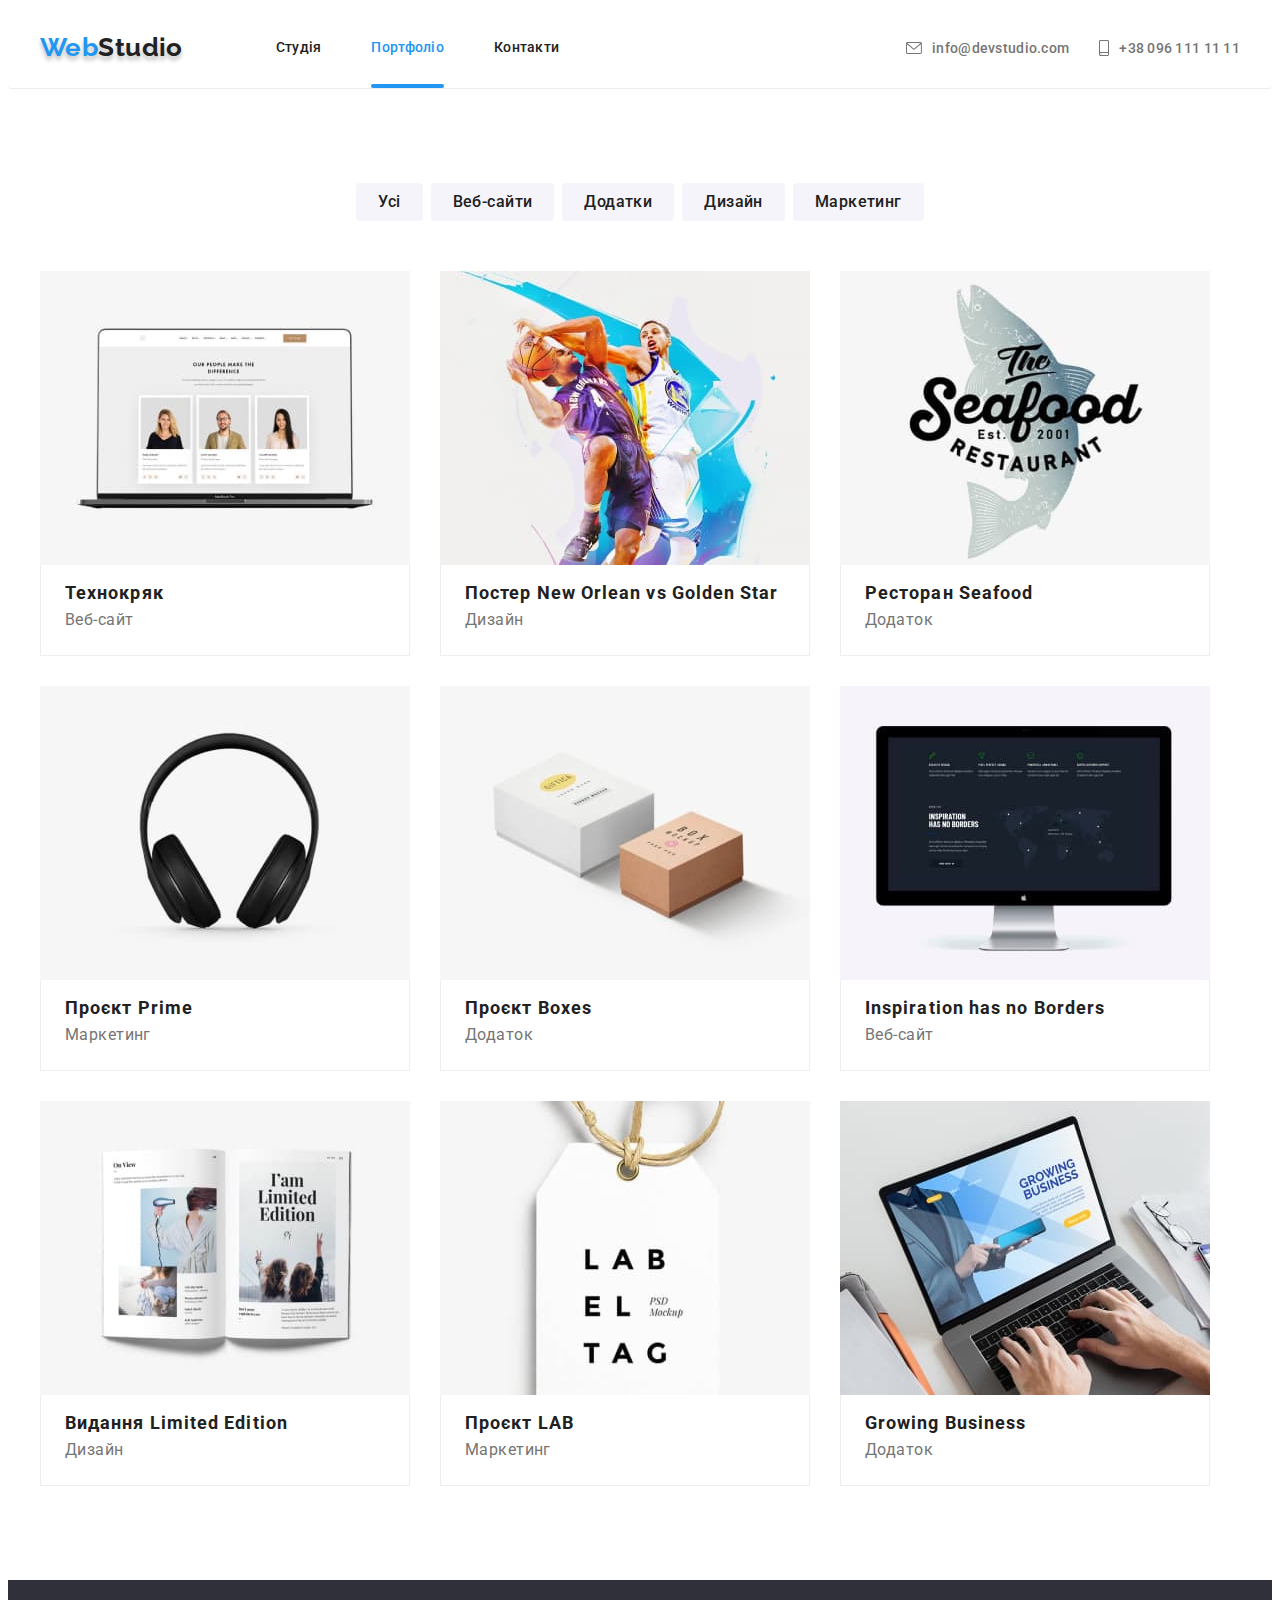
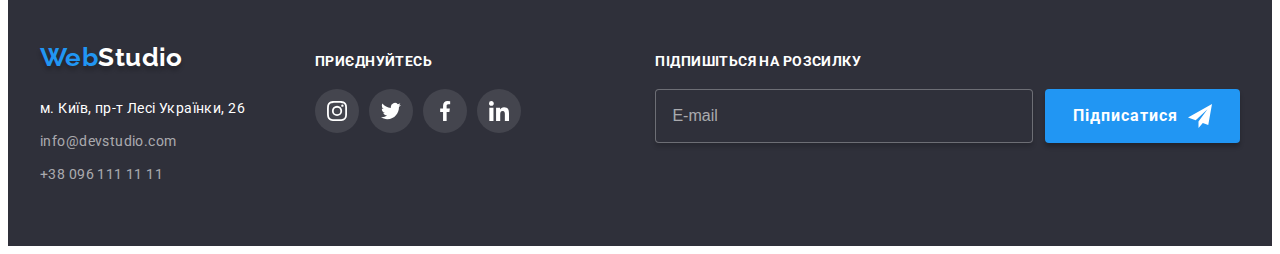
==== portfolio.html @ 81dfa597 "added files from HW7" ====
<!DOCTYPE html>
<html lang="uk">

<head>
    <meta charset="UTF-8">
    <meta http-equiv="X-UA-Compatible" content="IE=edge">
    <meta name="viewport" content="width=device-width, initial-scale=1.0">
    <title>Портфоліо</title>
    <link rel="preconnect" href="https://fonts.googleapis.com">
    <link rel="preconnect" href="https://fonts.gstatic.com" crossorigin>
    <link
        href="https://fonts.googleapis.com/css2?family=Raleway:wght@700&family=Roboto:wght@400;500;700;900&display=swap"
        rel="stylesheet">
    <link rel="stylesheet" href="https://cdnjs.cloudflare.com/ajax/libs/modern-normalize/1.1.0/modern-normalize.min.css"
        integrity="sha512-wpPYUAdjBVSE4KJnH1VR1HeZfpl1ub8YT/NKx4PuQ5NmX2tKuGu6U/JRp5y+Y8XG2tV+wKQpNHVUX03MfMFn9Q=="
        crossorigin="anonymous" referrerpolicy="no-referrer" />
    <link rel="stylesheet" href="./css/main.min.css" />
</head>

<body>
    <header class="main-header">
        <div class="conteiner main-nav">
            <nav class="site-nav">
                <a class="logo" href="./index.html"><span class="logo__part">Web</span>Studio</a>
                <ul class="list-nav">
                    <li class="list-nav__item"><a class="list-nav__link link" href="./portfolio.html">Студія</a></li>
                    <li class="list-nav__item"><a class="list-nav__link link" href="./portfolio.html"><span
                                class="list-nav-accent">Портфоліо</span></a></li>
                    <li class="list-nav__item"><a class="list-nav__link link" href="./index.html">Контакти</a></li>
                </ul>
            </nav>
            <div class="mail-tell-header">
                <a class="contacts" href="mailto:info@devstudio.com">
                    <svg class="contacts__mail-icon" width="16px" height="12px">
                        <use href="./images/icons.svg#icon-envelope"></use>
                    </svg>info@devstudio.com</a>
                <a class="contacts" href="tel:+380961111111"><svg class="contacts__icon-tell" width="10px"
                        height="16px">
                        <use href="./images/icons.svg#icon-smartphone"></use>
                    </svg>+38 096 111 11 11</a>
            </div>
        </div>
    </header>
    <main>
        <section class="section">
            <div class="conteiner">
                <!--заголовок буде скритий-->
                <h1 class="visually-hidden">Портфоліо</h1>
                <ul class="list-button">
                    <li class="list-button__item"><button class="button-filter buttons " type="button">Усі</button></li>
                    <li class="list-button__item"><button class="button-filter buttons "
                            type="button">Веб-сайти</button>
                    </li>
                    <li class="list-button__item"><button class="button-filter buttons " type="button">Додатки</button>
                    </li>
                    <li class="list-button__item"><button class="button-filter buttons " type="button">Дизайн</button>
                    </li>
                    <li class="list-button__item"><button class="button-filter buttons "
                            type="button">Маркетинг</button>
                    </li>
                </ul>
                <ul class="list-portfolio">
                    <li><a class="list-portfolio__link link" href="#">
                            <div class="list-portfolio__wrapper"><img src="./images/portf1.jpg" alt="Website"
                                    width="370">
                                <p class="list-portfolio__overlay">Ресурс пропонує комплексні пропозиції з різним рівнем
                                    функціоналу та
                                    сервісів. Все це
                                    дозволить відвідувачу отримати
                                    вичерпні відомості про компанію чи приватну особу.</p>
                            </div>
                            <div class="list-portfolio__border">
                                <h2 class="list-portfolio__title">Технокряк</h2>
                                <p class="list-portfolio__label">Веб-сайт</p>
                            </div>
                        </a>
                    </li>
                    <li> <a class="list-portfolio__link link" href="#">
                            <div class="list-portfolio__wrapper"><img src="./images/portf2.jpg" alt="Poster"
                                    width="370">
                                <p class="list-portfolio__overlay">Ресурс пропонує комплексні пропозиції з різним рівнем
                                    функціоналу та
                                    сервісів. Все це
                                    дозволить відвідувачу отримати
                                    вичерпні відомості про компанію чи приватну особу.</p>
                            </div>
                            <div class="list-portfolio__border">
                                <h2 class="list-portfolio__title">Постер New Orlean vs Golden Star</h2>
                                <p class="list-portfolio__label">Дизайн</p>
                            </div>
                        </a>
                    </li>
                    <li> <a class="list-portfolio__link link" href="#">
                            <div class="list-portfolio__wrapper"><img src="./images/portf3.jpg" alt="Restorount-logo"
                                    width="370">
                                <p class="list-portfolio__overlay">Ресурс пропонує комплексні пропозиції з різним рівнем
                                    функціоналу та
                                    сервісів. Все це
                                    дозволить відвідувачу отримати
                                    вичерпні відомості про компанію чи приватну особу.</p>
                            </div>
                            <div class="list-portfolio__border">
                                <h2 class="list-portfolio__title">Ресторан Seafood</h2>
                                <p class="list-portfolio__label">Додаток</p>
                            </div>
                        </a>
                    </li>
                    <li><a class="list-portfolio__link link" href="#">
                            <div class="list-portfolio__wrapper"><img src="./images/portf4.jpg" alt="Project-marketing"
                                    width="370">
                                <p class="list-portfolio__overlay">Ресурс пропонує комплексні пропозиції з різним рівнем
                                    функціоналу та
                                    сервісів. Все це
                                    дозволить відвідувачу отримати
                                    вичерпні відомості про компанію чи приватну особу.</p>
                            </div>
                            <div class="list-portfolio__border">
                                <h2 class="list-portfolio__title">Проєкт Prime</h2>
                                <p class="list-portfolio__label">Маркетинг</p>
                            </div>
                        </a>
                    </li>
                    <li> <a class="list-portfolio__link link" href="#">
                            <div class="list-portfolio__wrapper"><img src="./images/portf5.jpg" alt="Project-boxes"
                                    width="370">
                                <p class="list-portfolio__overlay">Ресурс пропонує комплексні пропозиції з різним рівнем
                                    функціоналу та
                                    сервісів. Все це
                                    дозволить відвідувачу отримати
                                    вичерпні відомості про компанію чи приватну особу.</p>
                            </div>
                            <div class="list-portfolio__border">
                                <h2 class="list-portfolio__title">Проєкт Boxes</h2>
                                <p class="list-portfolio__label">Додаток</p>
                            </div>
                        </a>

                    </li>
                    <li> <a class="list-portfolio__link link" href="#">
                            <div class="list-portfolio__wrapper"><img src="./images/portf6.jpg" alt="Website2"
                                    width="370">
                                <p class="list-portfolio__overlay">Ресурс пропонує комплексні пропозиції з різним рівнем
                                    функціоналу та
                                    сервісів. Все це
                                    дозволить відвідувачу отримати
                                    вичерпні відомості про компанію чи приватну особу.</p>
                            </div>
                            <div class="list-portfolio__border">
                                <h2 class="list-portfolio__title">Inspiration has no Borders</h2>
                                <p class="list-portfolio__label">Веб-сайт</p>
                            </div>
                        </a>
                    </li>
                    <li> <a class="list-portfolio__link link" href="#">
                            <div class="list-portfolio__wrapper"><img src="./images/portf7.jpg" alt="Design"
                                    width="370">
                                <p class="list-portfolio__overlay">Ресурс пропонує комплексні пропозиції з різним рівнем
                                    функціоналу та
                                    сервісів. Все це
                                    дозволить відвідувачу отримати
                                    вичерпні відомості про компанію чи приватну особу.</p>
                            </div>
                            <div class="list-portfolio__border">
                                <h2 class="list-portfolio__title">Видання Limited Edition</h2>
                                <p class="list-portfolio__label">Дизайн</p>
                            </div>
                        </a>
                    </li>
                    <li><a class="list-portfolio__link link" href="#">
                            <div class="list-portfolio__wrapper"><img src="./images/portf8.jpg" alt="LAB" width="370">
                                <p class="list-portfolio__overlay">Ресурс пропонує комплексні пропозиції з різним рівнем
                                    функціоналу та
                                    сервісів. Все це
                                    дозволить відвідувачу отримати
                                    вичерпні відомості про компанію чи приватну особу.</p>
                            </div>
                            <div class="list-portfolio__border">
                                <h2 class="list-portfolio__title">Проєкт LAB</h2>
                                <p class="list-portfolio__label">Маркетинг</p>
                            </div>
                        </a>
                    </li>
                    <li> <a class="list-portfolio__link link" href="#">
                            <div class="list-portfolio__wrapper"><img src="./images/portf9.jpg" alt="App-for-business"
                                    width="370">
                                <p class="list-portfolio__overlay">Ресурс пропонує комплексні пропозиції з різним рівнем
                                    функціоналу та
                                    сервісів. Все це
                                    дозволить відвідувачу отримати
                                    вичерпні відомості про компанію чи приватну особу.</p>
                            </div>
                            <div class="list-portfolio__border">
                                <h2 class="list-portfolio__title">Growing Business</h2>
                                <p class="list-portfolio__label">Додаток</p>
                            </div>
                        </a>
                    </li>
                </ul>
            </div>
        </section>
    </main>
    <footer class="foot">
        <div class="conteiner footer">
            <div class="footer__contacts"><a class="logo" href="index.html"><span class="logo__part">Web</span><span
                        class="logo-dark">Studio</span></a>
                <address>
                    <ul class="list-contacts">
                        <li class="list-contacts__item"><a class="list-contacts__link address-link link"
                                href="https://goo.gl/maps/CPtrU1FHBa2aNyZL9" target="_blank"
                                rel="noopener noreferrer nofollow">м. Київ,
                                пр-т Лесі Українки, 26</a></li>
                        <li class="list-contacts__item"><a class="list-contacts__link link"
                                href="mailto:info@devstudio.com">info@devstudio.com</a>
                        </li>
                        <li class="list-contacts__item"><a class="list-contacts__link link" href="tel:+380961111111">+38
                                096
                                111 11
                                11</a></li>
                    </ul>
                </address>
            </div>
            <div class="network-links">
                <h3 class="footer__title">Приєднуйтесь</h3>
                <ul class="list-social-network">
                    <li class="list-social-network__item"> <a class="dark social-link link"
                            href="https://www.instagram.com/" target="_blank" rel="noopener noreferrer nofollow"><svg
                                aria-label="логотип Інстаграм" class="social-link__icon-dark">
                                <use href="./images/icons.svg#icon-instagram-logo"></use>
                            </svg></a></li>
                    <li class="list-social-network__item"><a class="dark social-link link" href=" https://twitter.com/"
                            target="_blank" rel="noopener noreferrer nofollow"><svg aria-label="логотип Твіттер"
                                class="social-link__icon-dark">
                                <use href="./images/icons.svg#icon-twitter-logo"></use>
                            </svg></a></li>
                    <li class="list-social-network__item"><a class="dark social-link link"
                            href=" https://www.facebook.com/" target="_blank" rel="noopener noreferrer nofollow"><svg
                                aria-label="логотип Фейсбук" class="social-link__icon-dark">
                                <use href="./images/icons.svg#icon-facebook-logo"></use>
                            </svg></a></li>
                    <li class="list-social-network__item"><a class="dark social-link link"
                            href=" https://www.linkedin.com/" target="_blank" rel="noopener noreferrer nofollow"><svg
                                aria-label="логотип Лінкедин" class="social-link__icon-dark">
                                <use href="./images/icons.svg#icon-linkedin-logo"></use>
                            </svg></a></li>
                </ul>
            </div>
            <div class="footer-form-conteiner">
                <p class="footer__title">
                    Підпишіться на розсилку</p>
                <form class="footer-form">
                    <label for="user_email"><input type="email" name="email" placeholder="E-mail" id="user_email"
                            required class="footer-form__label" /></label>
                    <button type="submit" class="button-send-email button">Підписатися<svg
                            class="button-send-email__icon" width="24" height="24">
                            <use href="./images/icons.svg#icon-send"></use>
                        </svg></button>
                </form>
            </div>
        </div>
    </footer>
</body>

</html>
---- css/main.min.css ----
:root{--secondary-font-family: "Raleway";--primary-font-family: "Roboto";--primary-text-color: #757575;--title-text-color: #212121;--accent-color: #2196F3;--primary-white-color: #FFFFFF;--portfolio-border-color: #EEEEEE;--black-color: #000000;--section-grey-color: #F5F4FA;--grey-shadow: #FFFFFF99;--hero-footer-color: #2F303A;--header-border-color: #ECECEC;--logo-color: #AFB1B8;--transition-dur-fun: 250ms cubic-bezier(0.4, 0, 0.2, 1)}.visually-hidden{position:absolute;width:1px;height:1px;margin:-1px;border:0;padding:0;white-space:nowrap;clip-path:inset(100%);clip:rect(0 0 0 0);overflow:hidden}.button-send-email,.list-clients__link,.list-tasks__label,.list-about__thumb,.mail-tell-header,.social-link,.list-social-network,.modal-form__icon-checked,.btn-close-modal{display:flex;align-items:center;justify-content:center}body{font-family:var(--primary-font-family),sans-serif;font-size:14px;background-color:var(--primary-white-color);color:var(--primary-text-color);letter-spacing:.03em}h1,h2,h3,h4,h5,h6,p{margin-top:0;margin-bottom:0}ul,ol{margin-top:0;margin-bottom:0;padding-left:0}.buttons{display:block;margin:0 auto;cursor:pointer;border:none;border-radius:4px;text-align:center;font-family:inherit}img{display:block;max-width:100%;height:auto}.link{text-decoration:none}.list-nav,.list-about,.list-tasks,.list-staff,.list-contacts,.list-button,.list-clients,.list-portfolio,.list-social-network{list-style-type:none}.list-nav,.site-nav,.main-nav,.list-tasks,.list-staff{display:flex;align-items:center}.section{padding-top:94px;padding-bottom:94px}.conteiner{margin-left:auto;margin-right:auto;width:1200px;padding-left:15px;padding-right:15px}.logo{font-family:var(--secondary-font-family);font-size:26px;font-weight:700;line-height:1.3846153846;text-decoration:none;text-shadow:0px 4px 4px rgba(0,0,0,.25);color:var(--title-text-color)}.logo .logo__part{color:var(--accent-color)}.logo-dark{color:var(--primary-white-color)}.backdrop{position:fixed;top:0;left:0;width:100%;height:100%;background-color:rgba(0,0,0,.2);z-index:100;transition:visibility var(--transition-dur-fun),opacity var(--transition-dur-fun)}.is-hidden{visibility:hidden;opacity:0;pointer-events:none}.modal{position:absolute;top:50%;left:50%;padding:40px;transform:translate(-50%, -50%);width:528px;background-color:var(--primary-white-color)}.btn-close-modal{position:absolute;top:8px;right:8px;width:30px;height:30px;border-radius:50%;background-color:rgba(0,0,0,0);border:1px solid rgba(0,0,0,.1);transition:fill var(--transition-dur-fun)}.btn-close-modal:hover,.btn-close-modal:focus{fill:var(--accent-color);cursor:pointer}.modal-form{display:flex;flex-direction:column}.modal-form__wrapper{position:relative;margin-bottom:10px}.modal-form__title{margin-bottom:12px;font-size:20px;font-weight:700;line-height:1.15;text-align:center;color:var(--title-text-color)}.modal-form__label{display:block;margin-bottom:4px;font-size:12px;font-weight:400;line-height:1.1666666667}.modal-form__input{width:100%;height:40px;border-radius:4px;border:1px solid rgba(33,33,33,.2);padding-left:42px;transition:border-color var(--transition-dur-fun)}.modal-form__input:focus,.modal-form__input:hover{outline:none;border-color:var(--accent-color);cursor:pointer}.modal-form__icon{position:absolute;top:50%;left:12px;transform:translateY(-50%);fill:var(--title-text-color);transition:fill var(--transition-dur-fun)}.modal-form__input:focus+.modal-form__icon,.modal-form__input:hover+.modal-form__icon{fill:var(--accent-color)}.modal-form__feedback{resize:none;margin-bottom:20px;padding:12px 16px;width:100%;height:120px;border-radius:4px;border:1px solid rgba(33,33,33,.2);color:var(--primary-text-color);transition:border-color var(--transition-dur-fun)}.modal-form__feedback::placeholder{font-size:12px;line-height:1.17;color:rgba(117,117,117,.5)}.modal-form__feedback:focus{outline:none;border-color:var(--accent-color)}.form-button{padding:10px 52px;margin-top:30px}.modal-form__policy{display:flex;align-items:center;margin-left:13px;font-size:14px;font-weight:400;line-height:1.7142857143;color:var(--primary-text-color)}.modal-form__contract{color:var(--accent-color)}.modal-form__icon-checked{margin-right:7px;width:16px;height:15px;border:2px solid var(--title-text-color);border-radius:3px;fill:rgba(0,0,0,0);cursor:pointer;transition:border-color var(--transition-dur-fun0)}.modal-form__checkbox:checked+.modal-form__policy .modal-form__icon-checked{fill:var(--accent-color);border:none}.modal-form__checkbox:focus+.modal-form__policy .modal-form__icon-checked{border:1px solid var(--title-text-color);outline:#212121}.modal-form__checkbox{appearance:none}.list-social-network{gap:10px}.social-link{color:var(--logo-color);width:100%;height:100%;border-radius:50%;transition:color var(--transition-dur-fun),background-color var(--transition-dur-fun)}.social-link:hover,.social-link:focus{color:var(--primary-white-color);background-color:var(--accent-color)}.list-social-network__item{width:44px;height:44px}.social-link__icon{width:20px;height:20px;fill:currentColor}.main-header{border-bottom:1px solid var(--header-border-color);border-bottom-left-radius:4px;border-bottom-right-radius:4px;box-shadow:0px,4px rgba(0,0,0,.25)}.list-nav{margin-left:93px;gap:50px}.list-nav__link{position:relative;display:inline-block;padding-top:32px;padding-bottom:32px;font-weight:500;line-height:1.14;letter-spacing:.02em;color:var(--title-text-color);transition:color var(--transition-dur-fun)}.list-nav__link:hover,.list-nav__link:focus{color:var(--accent-color)}.list-nav-accent{color:var(--accent-color)}.list-nav-accent::after{position:absolute;left:0;bottom:0;content:"";display:block;width:100%;height:4px;background-color:var(--accent-color);border-radius:2px}.mail-tell-header{gap:30px;margin-left:auto}.contacts{display:inline-flex;align-items:center;padding-top:32px;padding-bottom:32px;font-size:14px;font-weight:500;line-height:1.1428571429;letter-spacing:.02em;color:var(--primary-text-color);fill:currentColor;text-decoration:none;transition:color var(--transition-dur-fun)}.contacts:hover,.contacts:focus{color:var(--accent-color)}.contacts__mail-icon,.contacts__icon-tell{margin-right:10px}.contacts__mail-icon:hover,.contacts__mail-icon:focus,.contacts__icon-tell:hover,.contacts__icon-tell:focus{fill:var(--accent-color)}.hero{max-width:1600px;height:600px;margin:0 auto;padding:200px 0;text-align:center;background-color:#c4c4c4;background-image:linear-gradient(rgba(47, 48, 58, 0.4), rgba(47, 48, 58, 0.4)),url("../images/BG-image.jpg");background-repeat:no-repeat;background-position:center;background-size:cover}.hero__promo-title{width:696px;margin:0 auto;margin-bottom:30px;font-size:44px;font-weight:900;line-height:1.3636363636;letter-spacing:.06em;text-transform:uppercase;color:var(--primary-white-color)}.button{padding:10px 32px;background-color:var(--accent-color);color:var(--primary-white-color);font-size:16px;font-weight:700;line-height:1.875;letter-spacing:.06em;box-shadow:0px 4px 4px rgba(0,0,0,.25);transition:background-color var(--transition-dur-fun),box-shadow var(--transition-dur-fun)}.button:hover,.button:focus{background-color:#188ce8;box-shadow:0px 4px 4px rgba(0,0,0,.15)}.list-about__title{margin-bottom:10px;color:var(--title-text-color);font-size:14px;font-weight:700;line-height:1.1428571429;text-transform:uppercase}.list-about__text{font-size:14px;font-weight:400;line-height:1.7142857143}.list-about{display:flex;align-items:flex-start;gap:30px}.list-about__item{flex-basis:calc((100% - 90px)/4)}.list-about__thumb{margin-bottom:30px;width:270px;height:120px;background-color:var(--section-grey-color);border-radius:4px}.list-about__logo{width:70px;height:70px}.list-tasks__item{position:relative}.list-tasks__item:not(:last-child){margin-right:30px}.list-tasks__label{position:absolute;left:0;bottom:0;width:100%;height:70px;font-size:14px;font-weight:700;line-height:1.1428571429;text-transform:uppercase;color:var(--primary-white-color);background-color:rgba(47,48,58,.8)}.section__title{margin-bottom:50px;color:var(--title-text-color);font-weight:700;font-size:36px;line-height:1.17;font-size:36px;font-weight:700;line-height:1.1666666667;text-align:center}.section-nopad{padding-top:0}.our-team{background-color:var(--section-grey-color);text-align:center}.list-staff__item{background-color:var(--primary-white-color);box-shadow:0px 4px 4px 0px rgba(0,0,0,.25);border-radius:4px}.list-staff__item:not(:last-child){margin-right:30px}.list-staff__cards{padding-top:30px;padding-bottom:30px}.list-staff__title{margin-bottom:10px;color:var(--title-text-color);font-size:16px;font-weight:500;line-height:1.375}.list-staff__position{margin-bottom:16px;font-size:16px;font-weight:400;line-height:1.1875}.list-clients{display:flex;gap:30px}.list-clients__item{width:170px;height:92px}.list-clients__link{width:100%;height:100%;color:var(--logo-color);border:1px solid #afb1b8;border-radius:4px;transition:color var(--transition-dur-fun),border-color var(--transition-dur-fun)}.list-clients__link:hover,.list-clients__link:focus{border-color:var(--accent-color);color:var(--accent-color)}.list-clients__logo{width:106px;height:60px;fill:currentColor}.foot{background-color:var(--hero-footer-color);padding-top:60px;padding-bottom:60px}.foot .logo{display:block;margin-bottom:20px}.footer__contacts{margin-right:70px}.list-contacts__item:not(:last-child){margin-bottom:9px}.footer{display:flex;align-items:baseline}.list-contacts__link{display:block;font-size:14px;font-weight:400;line-height:1.7142857143;font-style:normal;color:var(--grey-shadow);transition:color var(--transition-dur-fun)}.list-contacts__link:hover,.list-contacts__link:focus{color:var(--accent-color)}.address-link{color:var(--primary-white-color)}.footer__title{font-size:14px;font-weight:700;line-height:1.1428571429;color:var(--primary-white-color);margin-bottom:20px;text-transform:uppercase}.dark{background-color:rgba(255,255,255,.1)}.social-link__icon-dark{width:20px;height:20px;fill:var(--primary-white-color)}.footer-form-conteiner{margin-left:auto}.footer-form__label{width:358px;height:50px;padding-left:16px;font-size:16px;font-weight:400;line-height:1.25;color:var(--primary-white-color);background-color:var(--hero-footer-color);border:1px solid rgba(255,255,255,.3);border-radius:4px;box-shadow:0px 4px 4px 0px rgba(0,0,0,.15);transition:border-color var(--transition-dur-fun)}.footer-form__label::placeholder{color:rgba(255,255,255,.6)}.footer-form__label:focus{border-color:var(--accent-color);outline:none}.footer-form{display:flex;gap:12px}.button-send-email{padding:10px 28px;margin:0 auto;cursor:pointer;border:none;border-radius:4px;text-align:center;font-family:inherit}.button-send-email__icon{margin-left:10px;fill:currentColor}.list-button{display:flex;justify-content:center;margin-bottom:50px;gap:8px}.button-filter{color:var(--title-text-color);background-color:var(--section-grey-color);font-size:16px;font-weight:500;line-height:1.625;letter-spacing:inherit;padding:6px 22px;transition:background-color var(--transition-dur-fun),color var(--transition-dur-fun),box-shadow var(--transition-dur-fun)}.button-filter:hover,.button-filter:focus{background-color:var(--accent-color);color:var(--primary-white-color);box-shadow:0px 3px 1px rgba(0,0,0,.1),0px 1px 2px rgba(0,0,0,.08),0px 2px 2px rgba(0,0,0,.12)}.list-portfolio{display:flex;flex-wrap:wrap;gap:30px}.list-portfolio__border{padding:20px 24px;border-right-width:1px;border-right-style:solid;border-right-color:var(--portfolio-border-color);border-bottom-width:1px;border-bottom-style:solid;border-bottom-color:var(--portfolio-border-color);border-left-width:1px;border-left-style:solid;border-left-color:var(--portfolio-border-color)}.list-portfolio__link{display:block;color:var(--primary-text-color);transition:box-shadow var(--transition-dur-fun)}.list-portfolio__link:hover,.list-portfolio__link:focus{box-shadow:1px 4px 6px 0px rgba(0,0,0,.16),0px 4px 4px 0px rgba(0,0,0,.06),0px 1px 1px 0px rgba(0,0,0,.12)}.list-portfolio__link:hover .list-portfolio__overlay,.list-portfolio__link:focus .list-portfolio__overlay{transform:translateY(0%)}.list-portfolio__title{margin-bottom:4px;color:var(--title-text-color);font-size:18px;font-weight:700;line-height:.8888888889;letter-spacing:.06em}.list-portfolio__label{font-size:16px;font-weight:400;line-height:1.875}.list-portfolio__wrapper{position:relative;overflow:hidden}.list-portfolio__overlay{position:absolute;top:0;left:0;width:100%;height:100%;padding:63px 24px;font-size:18px;font-weight:400;line-height:1.5555555556;text-align:left;background-color:rgba(33,150,243,.9);color:var(--primary-white-color);overflow:auto;transform:translateY(100%);transition:transform var(--transition-dur-fun)}/*# sourceMappingURL=main.min.css.map */
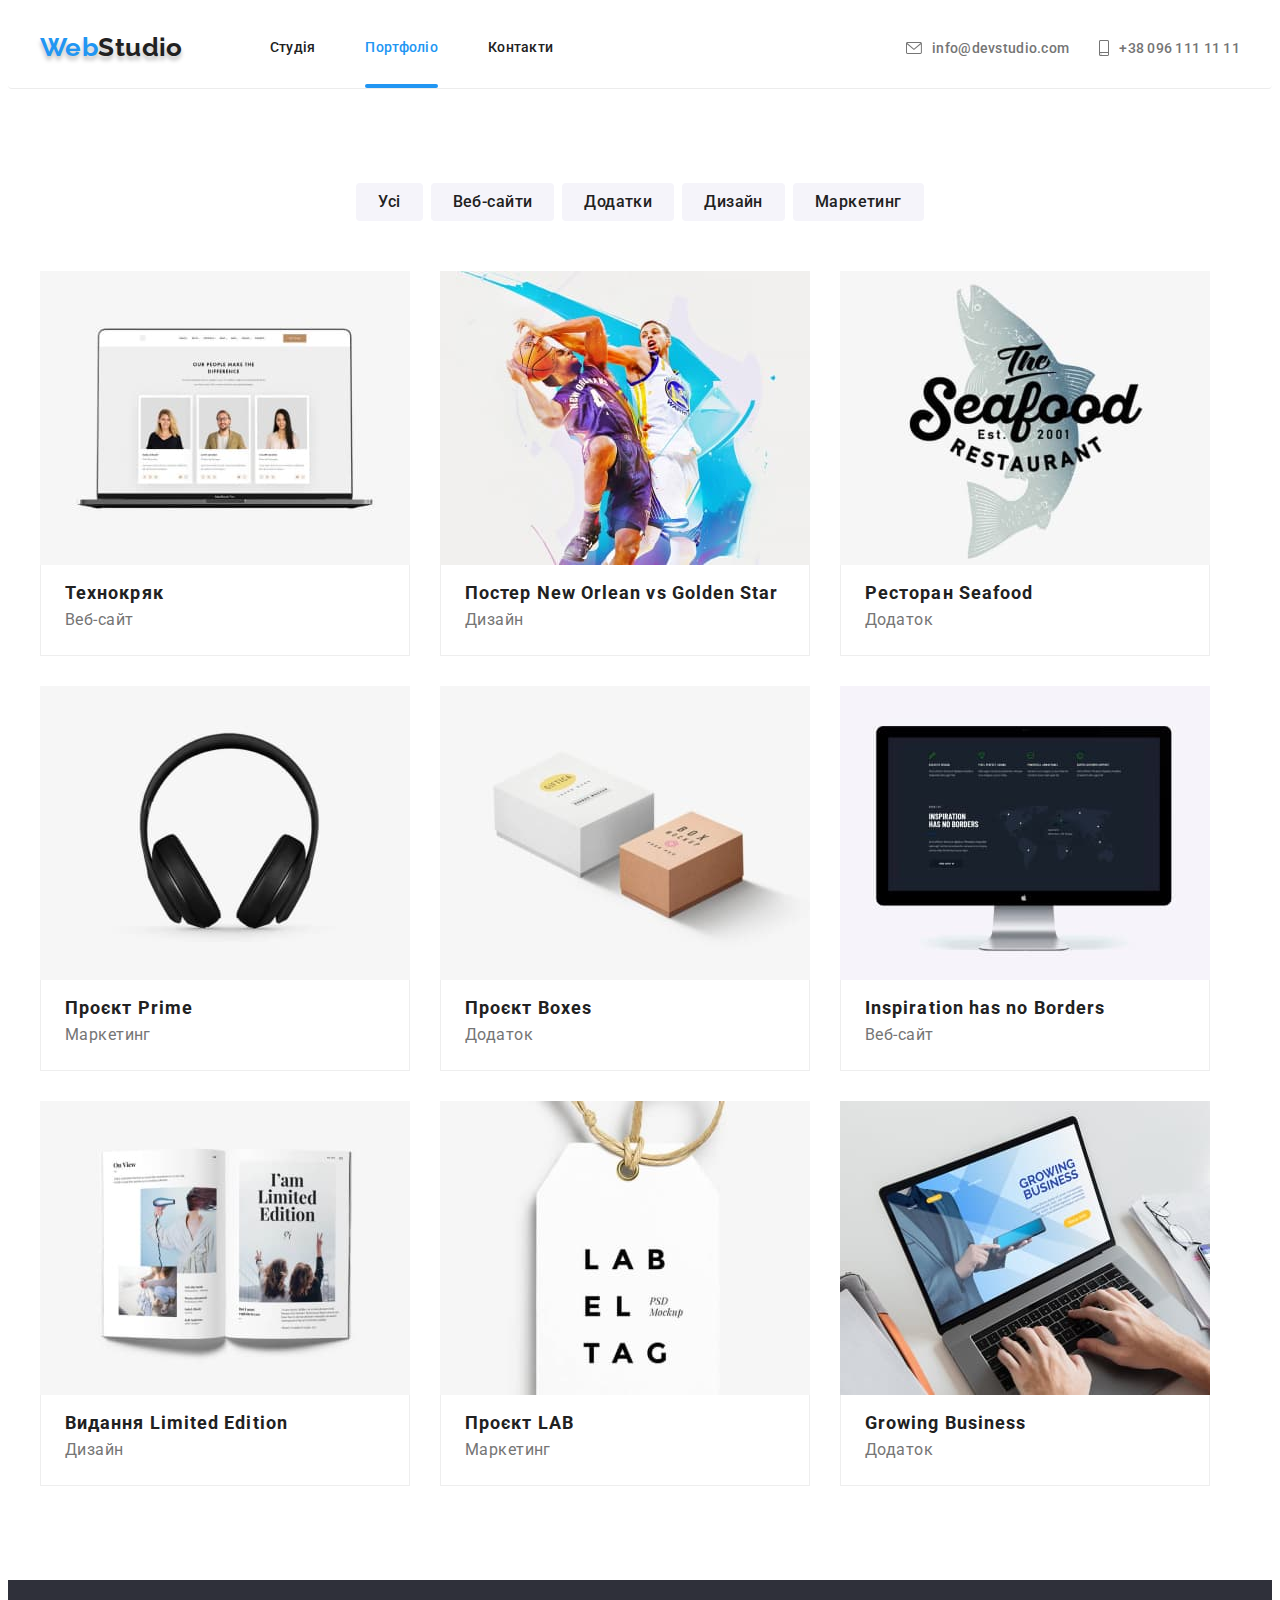
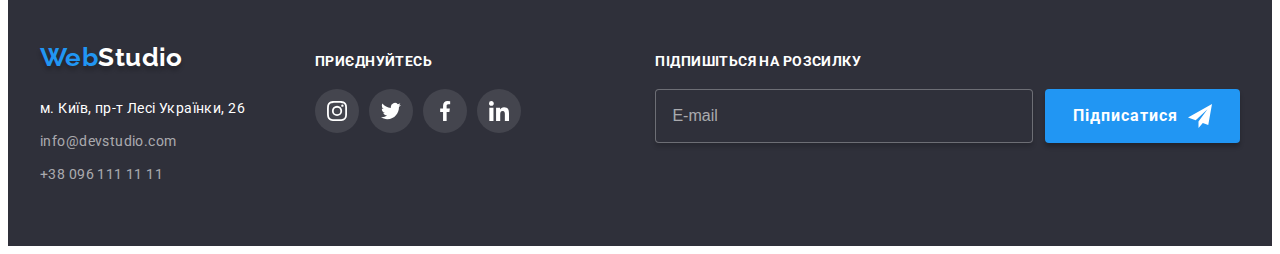
==== commit 6573de4c: "added sections" ====
--- a/portfolio.html
+++ b/portfolio.html
@@ -19,7 +19,7 @@
 
 <body>
     <header class="main-header">
-        <div class="conteiner main-nav">
+        <div class="container main-nav">
             <nav class="site-nav">
                 <a class="logo" href="./index.html"><span class="logo__part">Web</span>Studio</a>
                 <ul class="list-nav">
@@ -43,7 +43,7 @@
     </header>
     <main>
         <section class="section">
-            <div class="conteiner">
+            <div class="container">
                 <!--заголовок буде скритий-->
                 <h1 class="visually-hidden">Портфоліо</h1>
                 <ul class="list-button">
@@ -200,7 +200,7 @@
         </section>
     </main>
     <footer class="foot">
-        <div class="conteiner footer">
+        <div class="container footer">
             <div class="footer__contacts"><a class="logo" href="index.html"><span class="logo__part">Web</span><span
                         class="logo-dark">Studio</span></a>
                 <address>
@@ -244,7 +244,7 @@
                             </svg></a></li>
                 </ul>
             </div>
-            <div class="footer-form-conteiner">
+            <div class="footer-form-container">
                 <p class="footer__title">
                     Підпишіться на розсилку</p>
                 <form class="footer-form">
--- a/css/main.min.css
+++ b/css/main.min.css
@@ -1 +1 @@
-:root{--secondary-font-family: "Raleway";--primary-font-family: "Roboto";--primary-text-color: #757575;--title-text-color: #212121;--accent-color: #2196F3;--primary-white-color: #FFFFFF;--portfolio-border-color: #EEEEEE;--black-color: #000000;--section-grey-color: #F5F4FA;--grey-shadow: #FFFFFF99;--hero-footer-color: #2F303A;--header-border-color: #ECECEC;--logo-color: #AFB1B8;--transition-dur-fun: 250ms cubic-bezier(0.4, 0, 0.2, 1)}.visually-hidden{position:absolute;width:1px;height:1px;margin:-1px;border:0;padding:0;white-space:nowrap;clip-path:inset(100%);clip:rect(0 0 0 0);overflow:hidden}.button-send-email,.list-clients__link,.list-tasks__label,.list-about__thumb,.mail-tell-header,.social-link,.list-social-network,.modal-form__icon-checked,.btn-close-modal{display:flex;align-items:center;justify-content:center}body{font-family:var(--primary-font-family),sans-serif;font-size:14px;background-color:var(--primary-white-color);color:var(--primary-text-color);letter-spacing:.03em}h1,h2,h3,h4,h5,h6,p{margin-top:0;margin-bottom:0}ul,ol{margin-top:0;margin-bottom:0;padding-left:0}.buttons{display:block;margin:0 auto;cursor:pointer;border:none;border-radius:4px;text-align:center;font-family:inherit}img{display:block;max-width:100%;height:auto}.link{text-decoration:none}.list-nav,.list-about,.list-tasks,.list-staff,.list-contacts,.list-button,.list-clients,.list-portfolio,.list-social-network{list-style-type:none}.list-nav,.site-nav,.main-nav,.list-tasks,.list-staff{display:flex;align-items:center}.section{padding-top:94px;padding-bottom:94px}.conteiner{margin-left:auto;margin-right:auto;width:1200px;padding-left:15px;padding-right:15px}.logo{font-family:var(--secondary-font-family);font-size:26px;font-weight:700;line-height:1.3846153846;text-decoration:none;text-shadow:0px 4px 4px rgba(0,0,0,.25);color:var(--title-text-color)}.logo .logo__part{color:var(--accent-color)}.logo-dark{color:var(--primary-white-color)}.backdrop{position:fixed;top:0;left:0;width:100%;height:100%;background-color:rgba(0,0,0,.2);z-index:100;transition:visibility var(--transition-dur-fun),opacity var(--transition-dur-fun)}.is-hidden{visibility:hidden;opacity:0;pointer-events:none}.modal{position:absolute;top:50%;left:50%;padding:40px;transform:translate(-50%, -50%);width:528px;background-color:var(--primary-white-color)}.btn-close-modal{position:absolute;top:8px;right:8px;width:30px;height:30px;border-radius:50%;background-color:rgba(0,0,0,0);border:1px solid rgba(0,0,0,.1);transition:fill var(--transition-dur-fun)}.btn-close-modal:hover,.btn-close-modal:focus{fill:var(--accent-color);cursor:pointer}.modal-form{display:flex;flex-direction:column}.modal-form__wrapper{position:relative;margin-bottom:10px}.modal-form__title{margin-bottom:12px;font-size:20px;font-weight:700;line-height:1.15;text-align:center;color:var(--title-text-color)}.modal-form__label{display:block;margin-bottom:4px;font-size:12px;font-weight:400;line-height:1.1666666667}.modal-form__input{width:100%;height:40px;border-radius:4px;border:1px solid rgba(33,33,33,.2);padding-left:42px;transition:border-color var(--transition-dur-fun)}.modal-form__input:focus,.modal-form__input:hover{outline:none;border-color:var(--accent-color);cursor:pointer}.modal-form__icon{position:absolute;top:50%;left:12px;transform:translateY(-50%);fill:var(--title-text-color);transition:fill var(--transition-dur-fun)}.modal-form__input:focus+.modal-form__icon,.modal-form__input:hover+.modal-form__icon{fill:var(--accent-color)}.modal-form__feedback{resize:none;margin-bottom:20px;padding:12px 16px;width:100%;height:120px;border-radius:4px;border:1px solid rgba(33,33,33,.2);color:var(--primary-text-color);transition:border-color var(--transition-dur-fun)}.modal-form__feedback::placeholder{font-size:12px;line-height:1.17;color:rgba(117,117,117,.5)}.modal-form__feedback:focus{outline:none;border-color:var(--accent-color)}.form-button{padding:10px 52px;margin-top:30px}.modal-form__policy{display:flex;align-items:center;margin-left:13px;font-size:14px;font-weight:400;line-height:1.7142857143;color:var(--primary-text-color)}.modal-form__contract{color:var(--accent-color)}.modal-form__icon-checked{margin-right:7px;width:16px;height:15px;border:2px solid var(--title-text-color);border-radius:3px;fill:rgba(0,0,0,0);cursor:pointer;transition:border-color var(--transition-dur-fun0)}.modal-form__checkbox:checked+.modal-form__policy .modal-form__icon-checked{fill:var(--accent-color);border:none}.modal-form__checkbox:focus+.modal-form__policy .modal-form__icon-checked{border:1px solid var(--title-text-color);outline:#212121}.modal-form__checkbox{appearance:none}.list-social-network{gap:10px}.social-link{color:var(--logo-color);width:100%;height:100%;border-radius:50%;transition:color var(--transition-dur-fun),background-color var(--transition-dur-fun)}.social-link:hover,.social-link:focus{color:var(--primary-white-color);background-color:var(--accent-color)}.list-social-network__item{width:44px;height:44px}.social-link__icon{width:20px;height:20px;fill:currentColor}.main-header{border-bottom:1px solid var(--header-border-color);border-bottom-left-radius:4px;border-bottom-right-radius:4px;box-shadow:0px,4px rgba(0,0,0,.25)}.list-nav{margin-left:93px;gap:50px}.list-nav__link{position:relative;display:inline-block;padding-top:32px;padding-bottom:32px;font-weight:500;line-height:1.14;letter-spacing:.02em;color:var(--title-text-color);transition:color var(--transition-dur-fun)}.list-nav__link:hover,.list-nav__link:focus{color:var(--accent-color)}.list-nav-accent{color:var(--accent-color)}.list-nav-accent::after{position:absolute;left:0;bottom:0;content:"";display:block;width:100%;height:4px;background-color:var(--accent-color);border-radius:2px}.mail-tell-header{gap:30px;margin-left:auto}.contacts{display:inline-flex;align-items:center;padding-top:32px;padding-bottom:32px;font-size:14px;font-weight:500;line-height:1.1428571429;letter-spacing:.02em;color:var(--primary-text-color);fill:currentColor;text-decoration:none;transition:color var(--transition-dur-fun)}.contacts:hover,.contacts:focus{color:var(--accent-color)}.contacts__mail-icon,.contacts__icon-tell{margin-right:10px}.contacts__mail-icon:hover,.contacts__mail-icon:focus,.contacts__icon-tell:hover,.contacts__icon-tell:focus{fill:var(--accent-color)}.hero{max-width:1600px;height:600px;margin:0 auto;padding:200px 0;text-align:center;background-color:#c4c4c4;background-image:linear-gradient(rgba(47, 48, 58, 0.4), rgba(47, 48, 58, 0.4)),url("../images/BG-image.jpg");background-repeat:no-repeat;background-position:center;background-size:cover}.hero__promo-title{width:696px;margin:0 auto;margin-bottom:30px;font-size:44px;font-weight:900;line-height:1.3636363636;letter-spacing:.06em;text-transform:uppercase;color:var(--primary-white-color)}.button{padding:10px 32px;background-color:var(--accent-color);color:var(--primary-white-color);font-size:16px;font-weight:700;line-height:1.875;letter-spacing:.06em;box-shadow:0px 4px 4px rgba(0,0,0,.25);transition:background-color var(--transition-dur-fun),box-shadow var(--transition-dur-fun)}.button:hover,.button:focus{background-color:#188ce8;box-shadow:0px 4px 4px rgba(0,0,0,.15)}.list-about__title{margin-bottom:10px;color:var(--title-text-color);font-size:14px;font-weight:700;line-height:1.1428571429;text-transform:uppercase}.list-about__text{font-size:14px;font-weight:400;line-height:1.7142857143}.list-about{display:flex;align-items:flex-start;gap:30px}.list-about__item{flex-basis:calc((100% - 90px)/4)}.list-about__thumb{margin-bottom:30px;width:270px;height:120px;background-color:var(--section-grey-color);border-radius:4px}.list-about__logo{width:70px;height:70px}.list-tasks__item{position:relative}.list-tasks__item:not(:last-child){margin-right:30px}.list-tasks__label{position:absolute;left:0;bottom:0;width:100%;height:70px;font-size:14px;font-weight:700;line-height:1.1428571429;text-transform:uppercase;color:var(--primary-white-color);background-color:rgba(47,48,58,.8)}.section__title{margin-bottom:50px;color:var(--title-text-color);font-weight:700;font-size:36px;line-height:1.17;font-size:36px;font-weight:700;line-height:1.1666666667;text-align:center}.section-nopad{padding-top:0}.our-team{background-color:var(--section-grey-color);text-align:center}.list-staff__item{background-color:var(--primary-white-color);box-shadow:0px 4px 4px 0px rgba(0,0,0,.25);border-radius:4px}.list-staff__item:not(:last-child){margin-right:30px}.list-staff__cards{padding-top:30px;padding-bottom:30px}.list-staff__title{margin-bottom:10px;color:var(--title-text-color);font-size:16px;font-weight:500;line-height:1.375}.list-staff__position{margin-bottom:16px;font-size:16px;font-weight:400;line-height:1.1875}.list-clients{display:flex;gap:30px}.list-clients__item{width:170px;height:92px}.list-clients__link{width:100%;height:100%;color:var(--logo-color);border:1px solid #afb1b8;border-radius:4px;transition:color var(--transition-dur-fun),border-color var(--transition-dur-fun)}.list-clients__link:hover,.list-clients__link:focus{border-color:var(--accent-color);color:var(--accent-color)}.list-clients__logo{width:106px;height:60px;fill:currentColor}.foot{background-color:var(--hero-footer-color);padding-top:60px;padding-bottom:60px}.foot .logo{display:block;margin-bottom:20px}.footer__contacts{margin-right:70px}.list-contacts__item:not(:last-child){margin-bottom:9px}.footer{display:flex;align-items:baseline}.list-contacts__link{display:block;font-size:14px;font-weight:400;line-height:1.7142857143;font-style:normal;color:var(--grey-shadow);transition:color var(--transition-dur-fun)}.list-contacts__link:hover,.list-contacts__link:focus{color:var(--accent-color)}.address-link{color:var(--primary-white-color)}.footer__title{font-size:14px;font-weight:700;line-height:1.1428571429;color:var(--primary-white-color);margin-bottom:20px;text-transform:uppercase}.dark{background-color:rgba(255,255,255,.1)}.social-link__icon-dark{width:20px;height:20px;fill:var(--primary-white-color)}.footer-form-conteiner{margin-left:auto}.footer-form__label{width:358px;height:50px;padding-left:16px;font-size:16px;font-weight:400;line-height:1.25;color:var(--primary-white-color);background-color:var(--hero-footer-color);border:1px solid rgba(255,255,255,.3);border-radius:4px;box-shadow:0px 4px 4px 0px rgba(0,0,0,.15);transition:border-color var(--transition-dur-fun)}.footer-form__label::placeholder{color:rgba(255,255,255,.6)}.footer-form__label:focus{border-color:var(--accent-color);outline:none}.footer-form{display:flex;gap:12px}.button-send-email{padding:10px 28px;margin:0 auto;cursor:pointer;border:none;border-radius:4px;text-align:center;font-family:inherit}.button-send-email__icon{margin-left:10px;fill:currentColor}.list-button{display:flex;justify-content:center;margin-bottom:50px;gap:8px}.button-filter{color:var(--title-text-color);background-color:var(--section-grey-color);font-size:16px;font-weight:500;line-height:1.625;letter-spacing:inherit;padding:6px 22px;transition:background-color var(--transition-dur-fun),color var(--transition-dur-fun),box-shadow var(--transition-dur-fun)}.button-filter:hover,.button-filter:focus{background-color:var(--accent-color);color:var(--primary-white-color);box-shadow:0px 3px 1px rgba(0,0,0,.1),0px 1px 2px rgba(0,0,0,.08),0px 2px 2px rgba(0,0,0,.12)}.list-portfolio{display:flex;flex-wrap:wrap;gap:30px}.list-portfolio__border{padding:20px 24px;border-right-width:1px;border-right-style:solid;border-right-color:var(--portfolio-border-color);border-bottom-width:1px;border-bottom-style:solid;border-bottom-color:var(--portfolio-border-color);border-left-width:1px;border-left-style:solid;border-left-color:var(--portfolio-border-color)}.list-portfolio__link{display:block;color:var(--primary-text-color);transition:box-shadow var(--transition-dur-fun)}.list-portfolio__link:hover,.list-portfolio__link:focus{box-shadow:1px 4px 6px 0px rgba(0,0,0,.16),0px 4px 4px 0px rgba(0,0,0,.06),0px 1px 1px 0px rgba(0,0,0,.12)}.list-portfolio__link:hover .list-portfolio__overlay,.list-portfolio__link:focus .list-portfolio__overlay{transform:translateY(0%)}.list-portfolio__title{margin-bottom:4px;color:var(--title-text-color);font-size:18px;font-weight:700;line-height:.8888888889;letter-spacing:.06em}.list-portfolio__label{font-size:16px;font-weight:400;line-height:1.875}.list-portfolio__wrapper{position:relative;overflow:hidden}.list-portfolio__overlay{position:absolute;top:0;left:0;width:100%;height:100%;padding:63px 24px;font-size:18px;font-weight:400;line-height:1.5555555556;text-align:left;background-color:rgba(33,150,243,.9);color:var(--primary-white-color);overflow:auto;transform:translateY(100%);transition:transform var(--transition-dur-fun)}/*# sourceMappingURL=main.min.css.map */+:root{--secondary-font-family: "Raleway";--primary-font-family: "Roboto";--primary-text-color: #757575;--title-text-color: #212121;--accent-color: #2196F3;--primary-white-color: #FFFFFF;--portfolio-border-color: #EEEEEE;--black-color: #000000;--section-grey-color: #F5F4FA;--grey-shadow: #FFFFFF99;--hero-footer-color: #2F303A;--header-border-color: #ECECEC;--logo-color: #AFB1B8;--transition-dur-fun: 250ms cubic-bezier(0.4, 0, 0.2, 1)}.visually-hidden{position:absolute;width:1px;height:1px;margin:-1px;border:0;padding:0;white-space:nowrap;clip-path:inset(100%);clip:rect(0 0 0 0);overflow:hidden}.button-send-email,.list-clients__link,.list-about__thumb,.social-link,.list-social-network,.modal-form__icon-checked,.btn-close-modal{display:flex;align-items:center;justify-content:center}body{font-family:var(--primary-font-family),sans-serif;font-size:14px;background-color:var(--primary-white-color);color:var(--primary-text-color);letter-spacing:.03em}h1,h2,h3,h4,h5,h6,p{margin-top:0;margin-bottom:0}ul,ol{margin-top:0;margin-bottom:0;padding-left:0}.buttons{display:block;margin:0 auto;cursor:pointer;border:none;border-radius:4px;text-align:center;font-family:inherit}img{display:block;max-width:100%;height:auto}.link{text-decoration:none}.list-nav,.list-about,.mobmenu-list,.mob-socail-list,.list-tasks,.list-staff,.list-contacts,.list-button,.list-clients,.list-portfolio,.list-social-network{list-style-type:none}.list-nav,.site-nav,.main-nav,.list-tasks,.list-staff{display:flex;align-items:center}.section{padding-top:60px;padding-bottom:60px}.section__title{margin-bottom:50px;color:var(--title-text-color);font-size:28px;font-weight:700;line-height:1.1785714286;text-align:center}@media screen and (min-width: 1200px){.section{padding-top:94px;padding-bottom:94px}}@media screen and (min-width: 480px){.container{width:450px;margin-left:auto;margin-right:auto}}@media screen and (min-width: 768px){.container{width:738px}}@media screen and (min-width: 1200px){.container{width:1200px;padding-left:15px;padding-right:15px}}.logo{font-family:var(--secondary-font-family);font-size:26px;font-weight:700;line-height:1.3846153846;text-decoration:none;text-shadow:0px 4px 4px rgba(0,0,0,.25);color:var(--title-text-color)}.logo .logo__part{color:var(--accent-color)}.logo-dark{color:var(--primary-white-color)}.backdrop{position:fixed;top:0;left:0;width:100%;height:100%;background-color:rgba(0,0,0,.2);z-index:100;transition:visibility var(--transition-dur-fun),opacity var(--transition-dur-fun)}.is-hidden{visibility:hidden;opacity:0;pointer-events:none}@media screen and (max-width: 767px){.mobile-menu{position:fixed;top:0;left:0;z-index:100;width:100%;height:100%;background-color:var(--primary-white-color);opacity:0;visibility:hidden;pointer-events:none;transition:opacity var(--transition-dur-fun),visability var(--transition-dur-fun)}.is-open{opacity:1;visibility:visible;pointer-events:auto}.mobile-menu__close-btn{position:absolute;top:48px;right:15px;background-color:rgba(0,0,0,0);border:0;padding:0;line-height:0}.mobile-menu__close-icon{width:40px;height:40px}}@media screen and (min-width: 768px){.mobile-menu{display:none}}.modal{position:absolute;top:50%;left:50%;padding:40px;transform:translate(-50%, -50%);width:528px;background-color:var(--primary-white-color)}.btn-close-modal{position:absolute;top:8px;right:8px;width:30px;height:30px;border-radius:50%;background-color:rgba(0,0,0,0);border:1px solid rgba(0,0,0,.1);transition:fill var(--transition-dur-fun)}.btn-close-modal:hover,.btn-close-modal:focus{fill:var(--accent-color);cursor:pointer}.modal-form{display:flex;flex-direction:column}.modal-form__wrapper{position:relative;margin-bottom:10px}.modal-form__title{margin-bottom:12px;font-size:20px;font-weight:700;line-height:1.15;text-align:center;color:var(--title-text-color)}.modal-form__label{display:block;margin-bottom:4px;font-size:12px;font-weight:400;line-height:1.1666666667}.modal-form__input{width:100%;height:40px;border-radius:4px;border:1px solid rgba(33,33,33,.2);padding-left:42px;transition:border-color var(--transition-dur-fun)}.modal-form__input:focus,.modal-form__input:hover{outline:none;border-color:var(--accent-color);cursor:pointer}.modal-form__icon{position:absolute;top:50%;left:12px;transform:translateY(-50%);fill:var(--title-text-color);transition:fill var(--transition-dur-fun)}.modal-form__input:focus+.modal-form__icon,.modal-form__input:hover+.modal-form__icon{fill:var(--accent-color)}.modal-form__feedback{resize:none;margin-bottom:20px;padding:12px 16px;width:100%;height:120px;border-radius:4px;border:1px solid rgba(33,33,33,.2);color:var(--primary-text-color);transition:border-color var(--transition-dur-fun)}.modal-form__feedback::placeholder{font-size:12px;line-height:1.17;color:rgba(117,117,117,.5)}.modal-form__feedback:focus{outline:none;border-color:var(--accent-color)}.form-button{padding:10px 52px;margin-top:30px}.modal-form__policy{display:flex;align-items:center;margin-left:13px;font-size:14px;font-weight:400;line-height:1.7142857143;color:var(--primary-text-color)}.modal-form__contract{color:var(--accent-color)}.modal-form__icon-checked{margin-right:7px;width:16px;height:15px;border:2px solid var(--title-text-color);border-radius:3px;fill:rgba(0,0,0,0);cursor:pointer;transition:border-color var(--transition-dur-fun0)}.modal-form__checkbox:checked+.modal-form__policy .modal-form__icon-checked{fill:var(--accent-color);border:none}.modal-form__checkbox:focus+.modal-form__policy .modal-form__icon-checked{border:1px solid var(--title-text-color);outline:#212121}.modal-form__checkbox{appearance:none}.list-social-network{gap:10px}.social-link{color:var(--logo-color);width:100%;height:100%;border-radius:50%;transition:color var(--transition-dur-fun),background-color var(--transition-dur-fun)}.social-link:hover,.social-link:focus{color:var(--primary-white-color);background-color:var(--accent-color)}.list-social-network__item{width:44px;height:44px}.social-link__icon{width:20px;height:20px;fill:currentColor}.main-header{border-bottom:1px solid var(--header-border-color);border-bottom-left-radius:4px;border-bottom-right-radius:4px;box-shadow:0px,4px rgba(0,0,0,.25)}@media screen and (max-width: 767px){.list-nav,.mail-tell-header{display:none}.open-mobmenu{margin-top:10px;margin-bottom:10px;line-height:0;border:none;background-color:rgba(0,0,0,0);padding:0}.main-nav{justify-content:space-between}}@media screen and (min-width: 768px){.open-mobmenu{display:none}.list-nav{display:flex;margin-left:87px;gap:50px}.list-nav__link{position:relative;display:inline-block;padding-top:32px;padding-bottom:32px;font-weight:500;line-height:1.14;letter-spacing:.02em;color:var(--title-text-color);transition:color var(--transition-dur-fun)}.list-nav__link:hover,.list-nav__link:focus{color:var(--accent-color)}.list-nav-accent{color:var(--accent-color)}.list-nav-accent::after{position:absolute;left:0;bottom:0;content:"";display:block;width:100%;height:4px;background-color:var(--accent-color);border-radius:2px}.mail-tell-header{display:flex;flex-direction:column;gap:10px;margin-left:96px}.contacts{display:inline-flex;align-items:center;font-size:12px;font-weight:500;line-height:1.1666666667;letter-spacing:.02em;color:var(--primary-text-color);fill:currentColor;text-decoration:none}.contacts__mail-icon,.contacts__icon-tell{margin-right:8px}}@media screen and (min-width: 1200px){.mail-tell-header{flex-direction:row;gap:30px;margin-left:auto}.contacts{padding-top:32px;padding-bottom:32px;font-size:14px;font-weight:500;line-height:1.1428571429;transition:color var(--transition-dur-fun)}.contacts:hover,.contacts:focus{color:var(--accent-color)}.contacts__mail-icon,.contacts__icon-tell{margin-right:10px}.contacts__mail-icon:hover,.contacts__mail-icon:focus,.contacts__icon-tell:hover,.contacts__icon-tell:focus{fill:var(--accent-color)}}.hero{max-width:768px;height:400px;margin:0 auto;padding:118px 0;text-align:center;background-color:#c4c4c4;background-image:linear-gradient(rgba(47, 48, 58, 0.4), rgba(47, 48, 58, 0.4)),url("/images/mobile/Header-img-mob.jpg");background-repeat:no-repeat;background-position:center;background-size:cover}.hero__promo-title{width:360px;margin:0 auto;margin-bottom:30px;font-size:26px;font-weight:900;line-height:1.6153846154;letter-spacing:.06em;text-transform:uppercase;color:var(--primary-white-color)}.button{padding:10px 24px;background-color:var(--accent-color);color:var(--primary-white-color);font-size:16px;font-weight:700;line-height:1.875;letter-spacing:.06em;box-shadow:0px 4px 4px rgba(0,0,0,.25);transition:background-color var(--transition-dur-fun),box-shadow var(--transition-dur-fun)}.button:hover,.button:focus{background-color:#188ce8;box-shadow:0px 4px 4px rgba(0,0,0,.15)}@media screen and (min-device-pixel-ratio: 2)and (max-width: 767px),screen and (min-resolution: 192dpi)and (max-width: 767px),screen and (min-resolution: 2dppx)and (max-width: 767px){.button .hero{background-image:linear-gradient(rgba(47, 48, 58, 0.4), rgba(47, 48, 58, 0.4)),url("/images/mobile/Header-img-mob@2x.jpg")}}@media screen and (min-width: 768px){.button .hero{max-width:1200px;background-image:linear-gradient(rgba(47, 48, 58, 0.4), rgba(47, 48, 58, 0.4)),url("/images/tablet/Header-img-tab.jpg")}}@media screen and (min-device-pixel-ratio: 2)and (min-width: 768px),screen and (min-resolution: 192dpi)and (min-width: 768px),screen and (min-resolution: 2dppx)and (min-width: 768px){.hero{background-image:linear-gradient(rgba(47, 48, 58, 0.4), rgba(47, 48, 58, 0.4)),url("/images/tablet/Header-img-tab@2x.jpg")}}@media screen and (min-width: 1200px){.hero{max-width:1600px;height:600px;padding:200px 0;background-image:linear-gradient(rgba(47, 48, 58, 0.4), rgba(47, 48, 58, 0.4)),url("../images/BG-image.jpg")}.hero__promo-title{width:696px;font-size:44px;font-weight:900;line-height:1.3636363636}.button{padding:10px 32px}}@media screen and (min-device-pixel-ratio: 2)and (min-width: 1200px),screen and (min-resolution: 192dpi)and (min-width: 1200px),screen and (min-resolution: 2dppx)and (min-width: 1200px){.hero{background-image:linear-gradient(rgba(47, 48, 58, 0.4), rgba(47, 48, 58, 0.4)),url("/images/BG-image@2x.jpg")}}.list-about{display:flex;align-items:flex-start;gap:30px}.list-about__thumb{margin-bottom:30px;height:120px;background-color:var(--section-grey-color);border-radius:4px}.list-about__logo{width:70px;height:70px}.list-about__title{margin-bottom:10px;color:var(--title-text-color);font-size:14px;font-weight:700;line-height:1.1428571429;text-transform:uppercase}.list-about__text{font-size:14px;font-weight:400;line-height:1.7142857143;color:var(--primary-text-color)}@media screen and (max-width: 767px){.list-about{flex-direction:column}.list-about__thumb{width:450px}.list-about__title{text-align:center}}@media screen and (min-width: 768px){.list-about{flex-wrap:wrap}.list-about__item{width:354px}.list-about__thumb{width:auto}}@media screen and (min-width: 1200px){.list-about__item{flex-basis:calc((100% - 90px)/4)}}.section-nopad{display:none}@media screen and (min-width: 1200px){.list-tasks__item{position:relative}.list-tasks__item:not(:last-child){margin-right:30px}.list-tasks__label{display:flex;align-items:center;justify-content:center;position:absolute;left:0;bottom:0;width:100%;height:70px;font-size:14px;font-weight:700;line-height:1.1428571429;text-transform:uppercase;color:var(--primary-white-color);background-color:rgba(47,48,58,.8)}.section-nopad{padding-top:0}}.our-team{background-color:var(--section-grey-color);text-align:center}.list-staff__title{margin-bottom:10px;color:var(--title-text-color);font-size:16px;font-weight:500;line-height:1.125}.list-staff{display:flex;gap:30px}.list-staff__position{margin-bottom:16px;font-size:16px;font-weight:400;line-height:1.1875}.list-staff__item{background-color:var(--primary-white-color);box-shadow:0px 4px 4px 0px rgba(0,0,0,.25);border-radius:4px}.list-staff__cards{padding-top:30px;padding-bottom:24px}@media screen and (max-width: 767px){.list-staff{flex-direction:column}.list-staff__item{width:auto}}@media screen and (min-width: 768px){.list-staff{flex-wrap:wrap}}@media screen and (min-width: 1200px){.list-staff{flex-wrap:nowrap}.list-staff__cards{padding-bottom:30px}}.list-clients{display:flex;gap:30px}.list-clients__item{width:170px;height:92px}.list-clients__link{width:100%;height:100%;color:var(--logo-color);border:1px solid #afb1b8;border-radius:4px;transition:color var(--transition-dur-fun),border-color var(--transition-dur-fun)}.list-clients__link:hover,.list-clients__link:focus{border-color:var(--accent-color);color:var(--accent-color)}.list-clients__logo{width:106px;height:60px;fill:currentColor}.foot{background-color:var(--hero-footer-color);padding-top:60px;padding-bottom:60px}.foot .logo{display:block;margin-bottom:20px}.footer__contacts{margin-right:70px}.list-contacts__item:not(:last-child){margin-bottom:9px}.footer{display:flex;align-items:baseline}.list-contacts__link{display:block;font-size:14px;font-weight:400;line-height:1.7142857143;font-style:normal;color:var(--grey-shadow);transition:color var(--transition-dur-fun)}.list-contacts__link:hover,.list-contacts__link:focus{color:var(--accent-color)}.address-link{color:var(--primary-white-color)}.footer__title{font-size:14px;font-weight:700;line-height:1.1428571429;color:var(--primary-white-color);margin-bottom:20px;text-transform:uppercase}.dark{background-color:rgba(255,255,255,.1)}.social-link__icon-dark{width:20px;height:20px;fill:var(--primary-white-color)}.footer-form-container{margin-left:auto}.footer-form__label{width:358px;height:50px;padding-left:16px;font-size:16px;font-weight:400;line-height:1.25;color:var(--primary-white-color);background-color:var(--hero-footer-color);border:1px solid rgba(255,255,255,.3);border-radius:4px;box-shadow:0px 4px 4px 0px rgba(0,0,0,.15);transition:border-color var(--transition-dur-fun)}.footer-form__label::placeholder{color:rgba(255,255,255,.6)}.footer-form__label:focus{border-color:var(--accent-color);outline:none}.footer-form{display:flex;gap:12px}.button-send-email{padding:10px 28px;margin:0 auto;cursor:pointer;border:none;border-radius:4px;text-align:center;font-family:inherit}.button-send-email__icon{margin-left:10px;fill:currentColor}.list-button{display:flex;justify-content:center;margin-bottom:50px;gap:8px}.button-filter{color:var(--title-text-color);background-color:var(--section-grey-color);font-size:16px;font-weight:500;line-height:1.625;letter-spacing:inherit;padding:6px 22px;transition:background-color var(--transition-dur-fun),color var(--transition-dur-fun),box-shadow var(--transition-dur-fun)}.button-filter:hover,.button-filter:focus{background-color:var(--accent-color);color:var(--primary-white-color);box-shadow:0px 3px 1px rgba(0,0,0,.1),0px 1px 2px rgba(0,0,0,.08),0px 2px 2px rgba(0,0,0,.12)}.list-portfolio{display:flex;flex-wrap:wrap;gap:30px}.list-portfolio__border{padding:20px 24px;border-right-width:1px;border-right-style:solid;border-right-color:var(--portfolio-border-color);border-bottom-width:1px;border-bottom-style:solid;border-bottom-color:var(--portfolio-border-color);border-left-width:1px;border-left-style:solid;border-left-color:var(--portfolio-border-color)}.list-portfolio__link{display:block;color:var(--primary-text-color);transition:box-shadow var(--transition-dur-fun)}.list-portfolio__link:hover,.list-portfolio__link:focus{box-shadow:1px 4px 6px 0px rgba(0,0,0,.16),0px 4px 4px 0px rgba(0,0,0,.06),0px 1px 1px 0px rgba(0,0,0,.12)}.list-portfolio__link:hover .list-portfolio__overlay,.list-portfolio__link:focus .list-portfolio__overlay{transform:translateY(0%)}.list-portfolio__title{margin-bottom:4px;color:var(--title-text-color);font-size:18px;font-weight:700;line-height:.8888888889;letter-spacing:.06em}.list-portfolio__label{font-size:16px;font-weight:400;line-height:1.875}.list-portfolio__wrapper{position:relative;overflow:hidden}.list-portfolio__overlay{position:absolute;top:0;left:0;width:100%;height:100%;padding:63px 24px;font-size:18px;font-weight:400;line-height:1.5555555556;text-align:left;background-color:rgba(33,150,243,.9);color:var(--primary-white-color);overflow:auto;transform:translateY(100%);transition:transform var(--transition-dur-fun)}/*# sourceMappingURL=main.min.css.map */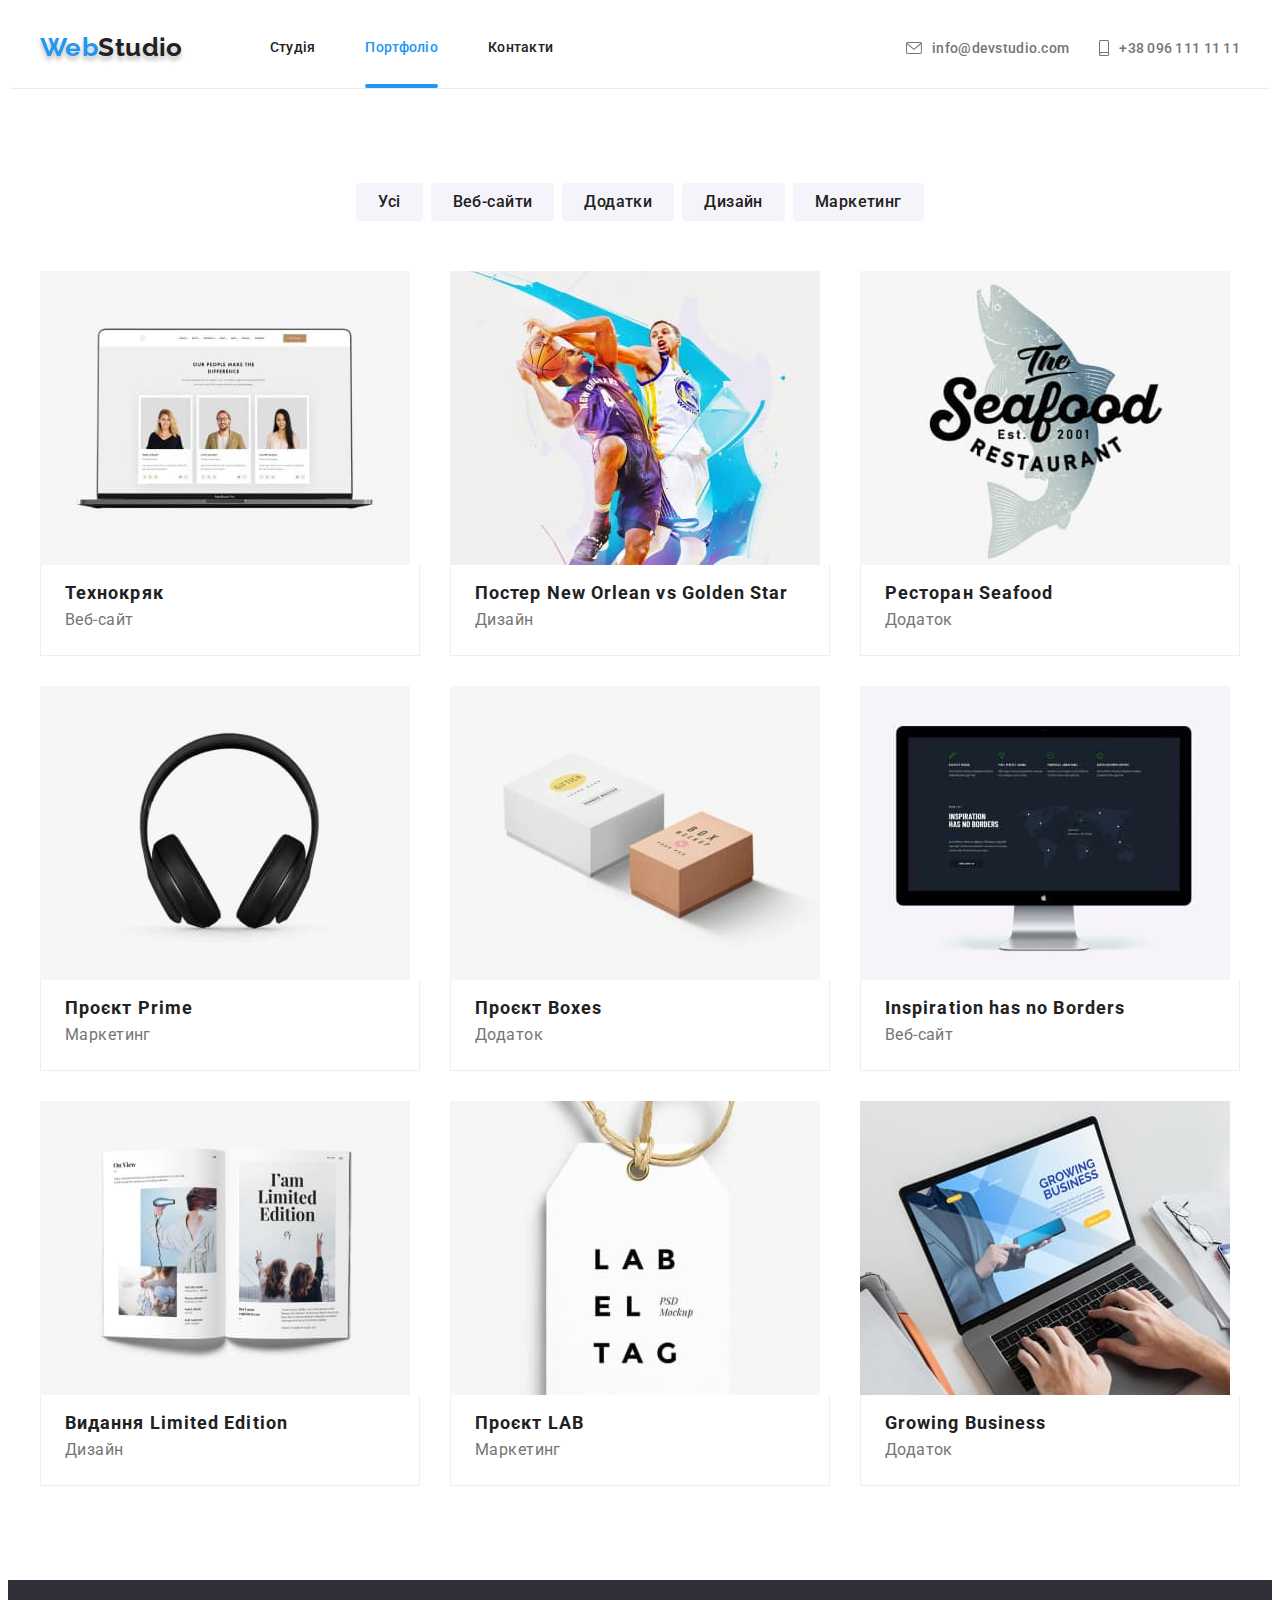
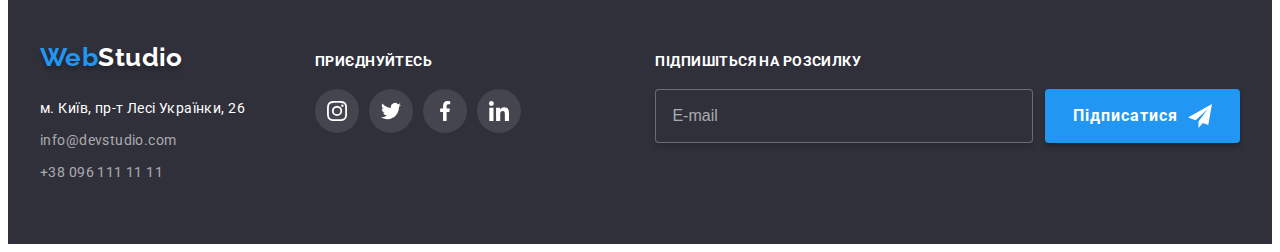
==== commit e519e752: "added portfolio" ====
--- a/portfolio.html
+++ b/portfolio.html
@@ -29,6 +29,10 @@
                     <li class="list-nav__item"><a class="list-nav__link link" href="./index.html">Контакти</a></li>
                 </ul>
             </nav>
+            <button type="button" class="open-mobmenu js-open-menu"><svg class="open-mobmenu__icon" width="40px"
+                    height="40px">
+                    <use href="./images/icons.svg#icon-burger"></use>
+                </svg></button>
             <div class="mail-tell-header">
                 <a class="contacts" href="mailto:info@devstudio.com">
                     <svg class="contacts__mail-icon" width="16px" height="12px">
@@ -38,6 +42,45 @@
                         height="16px">
                         <use href="./images/icons.svg#icon-smartphone"></use>
                     </svg>+38 096 111 11 11</a>
+            </div>
+        </div>
+        <div class="mobile-menu js-menu-container">
+            <div class="container mobile-menu__container ">
+                <button class="mobile-menu__close-btn js-close-menu">
+                    <svg class="mobile-menu__close-icon" width="40px" height="40px">
+                        <use href="./images/icons.svg#icon-close"></use>
+                    </svg>
+                </button>
+                <ul class="mobmenu-list">
+                    <li class="mobmenu-list__item">
+                        <a class="mobmenu-list__link link " href="./index.html">Студія</a>
+                    </li>
+                    <li class="mobmenu-list__item">
+                        <a class="mobmenu-list__link link mobmenu-list__link-current"
+                            href="./portfolio.html">Портфоліо</a>
+                    </li>
+                    <li class="mobmenu-list__item">
+                        <a class="mobmenu-list__link link" href="#">Контакти</a>
+                    </li>
+                </ul>
+                <div class="contacts-container">
+                    <a class="mobmenu__contacts-tell link" href="tel:+380961111111">+38 096 111 11 11</a>
+                    <a class="mobmenu__contacts-email link" href="mailto:info@devstudio.com">info@devstudio.com</a>
+                    <ul class="mob-social-list">
+                        <li class="mob-social-list__item"><a class="mob-social-list__link link"
+                                href="https://www.instagram.com/" target="_blank"
+                                rel="noopener noreferrer nofollow">Instagram</a></li>
+                        <li class="mob-social-list__item"><a class="mob-social-list__link link"
+                                href="https://twitter.com/" target="_blank"
+                                rel="noopener noreferrer nofollow">Twitter</a></li>
+                        <li class="mob-social-list__item"><a class="mob-social-list__link link"
+                                href="https://www.facebook.com/" target="_blank"
+                                rel="noopener noreferrer nofollow">Facebook</a></li>
+                        <li class="mob-social-list__item"><a class="mob-social-list__link link"
+                                href="https://www.linkedin.com/" target="_blank"
+                                rel="noopener noreferrer nofollow">linkedin</a></li>
+                    </ul>
+                </div>
             </div>
         </div>
     </header>
@@ -60,9 +103,18 @@
                     </li>
                 </ul>
                 <ul class="list-portfolio">
-                    <li><a class="list-portfolio__link link" href="#">
-                            <div class="list-portfolio__wrapper"><img src="./images/portf1.jpg" alt="Website"
-                                    width="370">
+                    <li class="list-portfolio__item"><a class="list-portfolio__link link" href="#">
+                            <div class="list-portfolio__wrapper">
+                                <picture>
+                                    <source srcset="./images/portf1.jpg 1x, ./images/portf1@2x.jpg 2x"
+                                        media="(min-width:1200px)">
+                                    <source
+                                        srcset="./images/tablet/portf1-tab.jpg 1x, ./images/tablet/portf1-tab@2x.jpg 2x"
+                                        media="(min-width:768px)">
+                                    <source
+                                        srcset="./images/mobile/portf1-mob.jpg 1x, ./images/mobile/portf1-mob@2x.jpg 2x"
+                                        media="(max-width: 767px)"><img src="./images/portf1.jpg" alt="Website">
+                                </picture>
                                 <p class="list-portfolio__overlay">Ресурс пропонує комплексні пропозиції з різним рівнем
                                     функціоналу та
                                     сервісів. Все це
@@ -75,9 +127,19 @@
                             </div>
                         </a>
                     </li>
-                    <li> <a class="list-portfolio__link link" href="#">
-                            <div class="list-portfolio__wrapper"><img src="./images/portf2.jpg" alt="Poster"
-                                    width="370">
+                    <li class="list-portfolio__item"> <a class="list-portfolio__link link" href="#">
+                            <div class="list-portfolio__wrapper">
+                                <picture>
+                                    <source srcset="./images/portf2.jpg 1x, ./images/portf2@2x.jpg 2x"
+                                        media="(min-width:1200px)">
+                                    <source
+                                        srcset="./images/tablet/portf2-tab.jpg 1x, ./images/tablet/portf2-tab@2x.jpg 2x"
+                                        media="(min-width:768px)">
+                                    <source
+                                        srcset="./images/mobile/portf2-mob.jpg 1x, ./images/mobile/portf2-mob@2x.jpg 2x"
+                                        media="(max-width: 767px)">
+                                    <img src="./images/portf2.jpg" alt="Poster">
+                                </picture>
                                 <p class="list-portfolio__overlay">Ресурс пропонує комплексні пропозиції з різним рівнем
                                     функціоналу та
                                     сервісів. Все це
@@ -90,9 +152,19 @@
                             </div>
                         </a>
                     </li>
-                    <li> <a class="list-portfolio__link link" href="#">
-                            <div class="list-portfolio__wrapper"><img src="./images/portf3.jpg" alt="Restorount-logo"
-                                    width="370">
+                    <li class="list-portfolio__item"> <a class="list-portfolio__link link" href="#">
+                            <div class="list-portfolio__wrapper">
+                                <picture>
+                                    <source srcset="./images/portf3.jpg 1x, ./images/portf3@2x.jpg 2x"
+                                        media="(min-width:1200px)">
+                                    <source
+                                        srcset="./images/tablet/portf3-tab.jpg 1x, ./images/tablet/portf3-tab@2x.jpg 2x"
+                                        media="(min-width:768px)">
+                                    <source
+                                        srcset="./images/mobile/portf3-mob.jpg 1x, ./images/mobile/portf3-mob@2x.jpg 2x"
+                                        media="(max-width: 767px)">
+                                    <img src="./images/portf3.jpg" alt="Restorount-logo">
+                                </picture>
                                 <p class="list-portfolio__overlay">Ресурс пропонує комплексні пропозиції з різним рівнем
                                     функціоналу та
                                     сервісів. Все це
@@ -105,9 +177,19 @@
                             </div>
                         </a>
                     </li>
-                    <li><a class="list-portfolio__link link" href="#">
-                            <div class="list-portfolio__wrapper"><img src="./images/portf4.jpg" alt="Project-marketing"
-                                    width="370">
+                    <li class="list-portfolio__item"><a class="list-portfolio__link link" href="#">
+                            <div class="list-portfolio__wrapper">
+                                <picture>
+                                    <source srcset="./images/portf4.jpg 1x, ./images/portf4@2x.jpg 2x"
+                                        media="(min-width:1200px)">
+                                    <source
+                                        srcset="./images/tablet/portf4-tab.jpg 1x, ./images/tablet/portf4-tab@2x.jpg 2x"
+                                        media="(min-width:768px)">
+                                    <source
+                                        srcset="./images/mobile/portf4-mob.jpg 1x, ./images/mobile/portf4-mob@2x.jpg 2x"
+                                        media="(max-width: 767px)">
+                                    <img src="./images/portf4.jpg" alt="Project-marketing">
+                                </picture>
                                 <p class="list-portfolio__overlay">Ресурс пропонує комплексні пропозиції з різним рівнем
                                     функціоналу та
                                     сервісів. Все це
@@ -120,9 +202,19 @@
                             </div>
                         </a>
                     </li>
-                    <li> <a class="list-portfolio__link link" href="#">
-                            <div class="list-portfolio__wrapper"><img src="./images/portf5.jpg" alt="Project-boxes"
-                                    width="370">
+                    <li class="list-portfolio__item"> <a class="list-portfolio__link link" href="#">
+                            <div class="list-portfolio__wrapper">
+                                <picture>
+                                    <source srcset="./images/portf5.jpg 1x, ./images/portf5@2x.jpg 2x"
+                                        media="(min-width:1200px)">
+                                    <source
+                                        srcset="./images/tablet/portf5-tab.jpg 1x, ./images/tablet/portf5-tab@2x.jpg 2x"
+                                        media="(min-width:768px)">
+                                    <source
+                                        srcset="./images/mobile/portf5-mob.jpg 1x, ./images/mobile/portf5-mob@2x.jpg 2x"
+                                        media="(max-width: 767px)">
+                                    <img src="./images/portf5.jpg" alt="Project-boxes">
+                                </picture>
                                 <p class="list-portfolio__overlay">Ресурс пропонує комплексні пропозиції з різним рівнем
                                     функціоналу та
                                     сервісів. Все це
@@ -136,9 +228,19 @@
                         </a>
 
                     </li>
-                    <li> <a class="list-portfolio__link link" href="#">
-                            <div class="list-portfolio__wrapper"><img src="./images/portf6.jpg" alt="Website2"
-                                    width="370">
+                    <li class="list-portfolio__item"> <a class="list-portfolio__link link" href="#">
+                            <div class="list-portfolio__wrapper">
+                                <picture>
+                                    <source srcset="./images/portf6.jpg 1x, ./images/portf6@2x.jpg 2x"
+                                        media="(min-width:1200px)">
+                                    <source
+                                        srcset="./images/tablet/portf6-tab.jpg 1x, ./images/tablet/portf6-tab@2x.jpg 2x"
+                                        media="(min-width:768px)">
+                                    <source
+                                        srcset="./images/mobile/portf6-mob.jpg 1x, ./images/mobile/portf6-mob@2x.jpg 2x"
+                                        media="(max-width: 767px)">
+                                    <img src="./images/portf6.jpg" alt="Website2">
+                                </picture>
                                 <p class="list-portfolio__overlay">Ресурс пропонує комплексні пропозиції з різним рівнем
                                     функціоналу та
                                     сервісів. Все це
@@ -151,9 +253,19 @@
                             </div>
                         </a>
                     </li>
-                    <li> <a class="list-portfolio__link link" href="#">
-                            <div class="list-portfolio__wrapper"><img src="./images/portf7.jpg" alt="Design"
-                                    width="370">
+                    <li class="list-portfolio__item"> <a class="list-portfolio__link link" href="#">
+                            <div class="list-portfolio__wrapper">
+                                <picture>
+                                    <source srcset="./images/portf7.jpg 1x, ./images/portf7@2x.jpg 2x"
+                                        media="(min-width:1200px)">
+                                    <source
+                                        srcset="./images/tablet/portf7-tab.jpg 1x, ./images/tablet/portf7-tab@2x.jpg 2x"
+                                        media="(min-width:768px)">
+                                    <source
+                                        srcset="./images/mobile/portf7-mob.jpg 1x, ./images/mobile/portf7-mob@2x.jpg 2x"
+                                        media="(max-width: 767px)">
+                                    <img src="./images/portf7.jpg" alt="Design">
+                                </picture>
                                 <p class="list-portfolio__overlay">Ресурс пропонує комплексні пропозиції з різним рівнем
                                     функціоналу та
                                     сервісів. Все це
@@ -166,8 +278,19 @@
                             </div>
                         </a>
                     </li>
-                    <li><a class="list-portfolio__link link" href="#">
-                            <div class="list-portfolio__wrapper"><img src="./images/portf8.jpg" alt="LAB" width="370">
+                    <li class="list-portfolio__item"><a class="list-portfolio__link link" href="#">
+                            <div class="list-portfolio__wrapper">
+                                <picture>
+                                    <source srcset="./images/portf8.jpg 1x, ./images/portf8@2x.jpg 2x"
+                                        media="(min-width:1200px)">
+                                    <source
+                                        srcset="./images/tablet/portf8-tab.jpg 1x, ./images/tablet/portf8-tab@2x.jpg 2x"
+                                        media="(min-width:768px)">
+                                    <source
+                                        srcset="./images/mobile/portf8-mob.jpg 1x, ./images/mobile/portf8-mob@2x.jpg 2x"
+                                        media="(max-width: 767px)">
+                                    <img src="./images/portf8.jpg" alt="LAB">
+                                </picture>
                                 <p class="list-portfolio__overlay">Ресурс пропонує комплексні пропозиції з різним рівнем
                                     функціоналу та
                                     сервісів. Все це
@@ -180,9 +303,19 @@
                             </div>
                         </a>
                     </li>
-                    <li> <a class="list-portfolio__link link" href="#">
-                            <div class="list-portfolio__wrapper"><img src="./images/portf9.jpg" alt="App-for-business"
-                                    width="370">
+                    <li class="list-portfolio__item"> <a class="list-portfolio__link link" href="#">
+                            <div class="list-portfolio__wrapper">
+                                <picture>
+                                    <source srcset="./images/portf9.jpg 1x, ./images/portf9@2x.jpg 2x"
+                                        media="(min-width:1200px)">
+                                    <source
+                                        srcset="./images/tablet/portf9-tab.jpg 1x, ./images/tablet/portf9-tab@2x.jpg 2x"
+                                        media="(min-width:768px)">
+                                    <source
+                                        srcset="./images/mobile/portf9-mob.jpg 1x, ./images/mobile/portf9-mob@2x.jpg 2x"
+                                        media="(max-width: 767px)">
+                                    <img src="./images/portf9.jpg" alt="App-for-business">
+                                </picture>
                                 <p class="list-portfolio__overlay">Ресурс пропонує комплексні пропозиції з різним рівнем
                                     функціоналу та
                                     сервісів. Все це
@@ -258,6 +391,7 @@
             </div>
         </div>
     </footer>
+    <script src="./js/mobile-menu.js"></script>
 </body>
 
 </html>--- a/css/main.min.css
+++ b/css/main.min.css
@@ -1 +1 @@
-:root{--secondary-font-family: "Raleway";--primary-font-family: "Roboto";--primary-text-color: #757575;--title-text-color: #212121;--accent-color: #2196F3;--primary-white-color: #FFFFFF;--portfolio-border-color: #EEEEEE;--black-color: #000000;--section-grey-color: #F5F4FA;--grey-shadow: #FFFFFF99;--hero-footer-color: #2F303A;--header-border-color: #ECECEC;--logo-color: #AFB1B8;--transition-dur-fun: 250ms cubic-bezier(0.4, 0, 0.2, 1)}.visually-hidden{position:absolute;width:1px;height:1px;margin:-1px;border:0;padding:0;white-space:nowrap;clip-path:inset(100%);clip:rect(0 0 0 0);overflow:hidden}.button-send-email,.list-clients__link,.list-about__thumb,.social-link,.list-social-network,.modal-form__icon-checked,.btn-close-modal{display:flex;align-items:center;justify-content:center}body{font-family:var(--primary-font-family),sans-serif;font-size:14px;background-color:var(--primary-white-color);color:var(--primary-text-color);letter-spacing:.03em}h1,h2,h3,h4,h5,h6,p{margin-top:0;margin-bottom:0}ul,ol{margin-top:0;margin-bottom:0;padding-left:0}.buttons{display:block;margin:0 auto;cursor:pointer;border:none;border-radius:4px;text-align:center;font-family:inherit}img{display:block;max-width:100%;height:auto}.link{text-decoration:none}.list-nav,.list-about,.mobmenu-list,.mob-socail-list,.list-tasks,.list-staff,.list-contacts,.list-button,.list-clients,.list-portfolio,.list-social-network{list-style-type:none}.list-nav,.site-nav,.main-nav,.list-tasks,.list-staff{display:flex;align-items:center}.section{padding-top:60px;padding-bottom:60px}.section__title{margin-bottom:50px;color:var(--title-text-color);font-size:28px;font-weight:700;line-height:1.1785714286;text-align:center}@media screen and (min-width: 1200px){.section{padding-top:94px;padding-bottom:94px}}@media screen and (min-width: 480px){.container{width:450px;margin-left:auto;margin-right:auto}}@media screen and (min-width: 768px){.container{width:738px}}@media screen and (min-width: 1200px){.container{width:1200px;padding-left:15px;padding-right:15px}}.logo{font-family:var(--secondary-font-family);font-size:26px;font-weight:700;line-height:1.3846153846;text-decoration:none;text-shadow:0px 4px 4px rgba(0,0,0,.25);color:var(--title-text-color)}.logo .logo__part{color:var(--accent-color)}.logo-dark{color:var(--primary-white-color)}.backdrop{position:fixed;top:0;left:0;width:100%;height:100%;background-color:rgba(0,0,0,.2);z-index:100;transition:visibility var(--transition-dur-fun),opacity var(--transition-dur-fun)}.is-hidden{visibility:hidden;opacity:0;pointer-events:none}@media screen and (max-width: 767px){.mobile-menu{position:fixed;top:0;left:0;z-index:100;width:100%;height:100%;background-color:var(--primary-white-color);opacity:0;visibility:hidden;pointer-events:none;transition:opacity var(--transition-dur-fun),visability var(--transition-dur-fun)}.is-open{opacity:1;visibility:visible;pointer-events:auto}.mobile-menu__close-btn{position:absolute;top:48px;right:15px;background-color:rgba(0,0,0,0);border:0;padding:0;line-height:0}.mobile-menu__close-icon{width:40px;height:40px}}@media screen and (min-width: 768px){.mobile-menu{display:none}}.modal{position:absolute;top:50%;left:50%;padding:40px;transform:translate(-50%, -50%);width:528px;background-color:var(--primary-white-color)}.btn-close-modal{position:absolute;top:8px;right:8px;width:30px;height:30px;border-radius:50%;background-color:rgba(0,0,0,0);border:1px solid rgba(0,0,0,.1);transition:fill var(--transition-dur-fun)}.btn-close-modal:hover,.btn-close-modal:focus{fill:var(--accent-color);cursor:pointer}.modal-form{display:flex;flex-direction:column}.modal-form__wrapper{position:relative;margin-bottom:10px}.modal-form__title{margin-bottom:12px;font-size:20px;font-weight:700;line-height:1.15;text-align:center;color:var(--title-text-color)}.modal-form__label{display:block;margin-bottom:4px;font-size:12px;font-weight:400;line-height:1.1666666667}.modal-form__input{width:100%;height:40px;border-radius:4px;border:1px solid rgba(33,33,33,.2);padding-left:42px;transition:border-color var(--transition-dur-fun)}.modal-form__input:focus,.modal-form__input:hover{outline:none;border-color:var(--accent-color);cursor:pointer}.modal-form__icon{position:absolute;top:50%;left:12px;transform:translateY(-50%);fill:var(--title-text-color);transition:fill var(--transition-dur-fun)}.modal-form__input:focus+.modal-form__icon,.modal-form__input:hover+.modal-form__icon{fill:var(--accent-color)}.modal-form__feedback{resize:none;margin-bottom:20px;padding:12px 16px;width:100%;height:120px;border-radius:4px;border:1px solid rgba(33,33,33,.2);color:var(--primary-text-color);transition:border-color var(--transition-dur-fun)}.modal-form__feedback::placeholder{font-size:12px;line-height:1.17;color:rgba(117,117,117,.5)}.modal-form__feedback:focus{outline:none;border-color:var(--accent-color)}.form-button{padding:10px 52px;margin-top:30px}.modal-form__policy{display:flex;align-items:center;margin-left:13px;font-size:14px;font-weight:400;line-height:1.7142857143;color:var(--primary-text-color)}.modal-form__contract{color:var(--accent-color)}.modal-form__icon-checked{margin-right:7px;width:16px;height:15px;border:2px solid var(--title-text-color);border-radius:3px;fill:rgba(0,0,0,0);cursor:pointer;transition:border-color var(--transition-dur-fun0)}.modal-form__checkbox:checked+.modal-form__policy .modal-form__icon-checked{fill:var(--accent-color);border:none}.modal-form__checkbox:focus+.modal-form__policy .modal-form__icon-checked{border:1px solid var(--title-text-color);outline:#212121}.modal-form__checkbox{appearance:none}.list-social-network{gap:10px}.social-link{color:var(--logo-color);width:100%;height:100%;border-radius:50%;transition:color var(--transition-dur-fun),background-color var(--transition-dur-fun)}.social-link:hover,.social-link:focus{color:var(--primary-white-color);background-color:var(--accent-color)}.list-social-network__item{width:44px;height:44px}.social-link__icon{width:20px;height:20px;fill:currentColor}.main-header{border-bottom:1px solid var(--header-border-color);border-bottom-left-radius:4px;border-bottom-right-radius:4px;box-shadow:0px,4px rgba(0,0,0,.25)}@media screen and (max-width: 767px){.list-nav,.mail-tell-header{display:none}.open-mobmenu{margin-top:10px;margin-bottom:10px;line-height:0;border:none;background-color:rgba(0,0,0,0);padding:0}.main-nav{justify-content:space-between}}@media screen and (min-width: 768px){.open-mobmenu{display:none}.list-nav{display:flex;margin-left:87px;gap:50px}.list-nav__link{position:relative;display:inline-block;padding-top:32px;padding-bottom:32px;font-weight:500;line-height:1.14;letter-spacing:.02em;color:var(--title-text-color);transition:color var(--transition-dur-fun)}.list-nav__link:hover,.list-nav__link:focus{color:var(--accent-color)}.list-nav-accent{color:var(--accent-color)}.list-nav-accent::after{position:absolute;left:0;bottom:0;content:"";display:block;width:100%;height:4px;background-color:var(--accent-color);border-radius:2px}.mail-tell-header{display:flex;flex-direction:column;gap:10px;margin-left:96px}.contacts{display:inline-flex;align-items:center;font-size:12px;font-weight:500;line-height:1.1666666667;letter-spacing:.02em;color:var(--primary-text-color);fill:currentColor;text-decoration:none}.contacts__mail-icon,.contacts__icon-tell{margin-right:8px}}@media screen and (min-width: 1200px){.mail-tell-header{flex-direction:row;gap:30px;margin-left:auto}.contacts{padding-top:32px;padding-bottom:32px;font-size:14px;font-weight:500;line-height:1.1428571429;transition:color var(--transition-dur-fun)}.contacts:hover,.contacts:focus{color:var(--accent-color)}.contacts__mail-icon,.contacts__icon-tell{margin-right:10px}.contacts__mail-icon:hover,.contacts__mail-icon:focus,.contacts__icon-tell:hover,.contacts__icon-tell:focus{fill:var(--accent-color)}}.hero{max-width:768px;height:400px;margin:0 auto;padding:118px 0;text-align:center;background-color:#c4c4c4;background-image:linear-gradient(rgba(47, 48, 58, 0.4), rgba(47, 48, 58, 0.4)),url("/images/mobile/Header-img-mob.jpg");background-repeat:no-repeat;background-position:center;background-size:cover}.hero__promo-title{width:360px;margin:0 auto;margin-bottom:30px;font-size:26px;font-weight:900;line-height:1.6153846154;letter-spacing:.06em;text-transform:uppercase;color:var(--primary-white-color)}.button{padding:10px 24px;background-color:var(--accent-color);color:var(--primary-white-color);font-size:16px;font-weight:700;line-height:1.875;letter-spacing:.06em;box-shadow:0px 4px 4px rgba(0,0,0,.25);transition:background-color var(--transition-dur-fun),box-shadow var(--transition-dur-fun)}.button:hover,.button:focus{background-color:#188ce8;box-shadow:0px 4px 4px rgba(0,0,0,.15)}@media screen and (min-device-pixel-ratio: 2)and (max-width: 767px),screen and (min-resolution: 192dpi)and (max-width: 767px),screen and (min-resolution: 2dppx)and (max-width: 767px){.button .hero{background-image:linear-gradient(rgba(47, 48, 58, 0.4), rgba(47, 48, 58, 0.4)),url("/images/mobile/Header-img-mob@2x.jpg")}}@media screen and (min-width: 768px){.button .hero{max-width:1200px;background-image:linear-gradient(rgba(47, 48, 58, 0.4), rgba(47, 48, 58, 0.4)),url("/images/tablet/Header-img-tab.jpg")}}@media screen and (min-device-pixel-ratio: 2)and (min-width: 768px),screen and (min-resolution: 192dpi)and (min-width: 768px),screen and (min-resolution: 2dppx)and (min-width: 768px){.hero{background-image:linear-gradient(rgba(47, 48, 58, 0.4), rgba(47, 48, 58, 0.4)),url("/images/tablet/Header-img-tab@2x.jpg")}}@media screen and (min-width: 1200px){.hero{max-width:1600px;height:600px;padding:200px 0;background-image:linear-gradient(rgba(47, 48, 58, 0.4), rgba(47, 48, 58, 0.4)),url("../images/BG-image.jpg")}.hero__promo-title{width:696px;font-size:44px;font-weight:900;line-height:1.3636363636}.button{padding:10px 32px}}@media screen and (min-device-pixel-ratio: 2)and (min-width: 1200px),screen and (min-resolution: 192dpi)and (min-width: 1200px),screen and (min-resolution: 2dppx)and (min-width: 1200px){.hero{background-image:linear-gradient(rgba(47, 48, 58, 0.4), rgba(47, 48, 58, 0.4)),url("/images/BG-image@2x.jpg")}}.list-about{display:flex;align-items:flex-start;gap:30px}.list-about__thumb{margin-bottom:30px;height:120px;background-color:var(--section-grey-color);border-radius:4px}.list-about__logo{width:70px;height:70px}.list-about__title{margin-bottom:10px;color:var(--title-text-color);font-size:14px;font-weight:700;line-height:1.1428571429;text-transform:uppercase}.list-about__text{font-size:14px;font-weight:400;line-height:1.7142857143;color:var(--primary-text-color)}@media screen and (max-width: 767px){.list-about{flex-direction:column}.list-about__thumb{width:450px}.list-about__title{text-align:center}}@media screen and (min-width: 768px){.list-about{flex-wrap:wrap}.list-about__item{width:354px}.list-about__thumb{width:auto}}@media screen and (min-width: 1200px){.list-about__item{flex-basis:calc((100% - 90px)/4)}}.section-nopad{display:none}@media screen and (min-width: 1200px){.list-tasks__item{position:relative}.list-tasks__item:not(:last-child){margin-right:30px}.list-tasks__label{display:flex;align-items:center;justify-content:center;position:absolute;left:0;bottom:0;width:100%;height:70px;font-size:14px;font-weight:700;line-height:1.1428571429;text-transform:uppercase;color:var(--primary-white-color);background-color:rgba(47,48,58,.8)}.section-nopad{padding-top:0}}.our-team{background-color:var(--section-grey-color);text-align:center}.list-staff__title{margin-bottom:10px;color:var(--title-text-color);font-size:16px;font-weight:500;line-height:1.125}.list-staff{display:flex;gap:30px}.list-staff__position{margin-bottom:16px;font-size:16px;font-weight:400;line-height:1.1875}.list-staff__item{background-color:var(--primary-white-color);box-shadow:0px 4px 4px 0px rgba(0,0,0,.25);border-radius:4px}.list-staff__cards{padding-top:30px;padding-bottom:24px}@media screen and (max-width: 767px){.list-staff{flex-direction:column}.list-staff__item{width:auto}}@media screen and (min-width: 768px){.list-staff{flex-wrap:wrap}}@media screen and (min-width: 1200px){.list-staff{flex-wrap:nowrap}.list-staff__cards{padding-bottom:30px}}.list-clients{display:flex;gap:30px}.list-clients__item{width:170px;height:92px}.list-clients__link{width:100%;height:100%;color:var(--logo-color);border:1px solid #afb1b8;border-radius:4px;transition:color var(--transition-dur-fun),border-color var(--transition-dur-fun)}.list-clients__link:hover,.list-clients__link:focus{border-color:var(--accent-color);color:var(--accent-color)}.list-clients__logo{width:106px;height:60px;fill:currentColor}.foot{background-color:var(--hero-footer-color);padding-top:60px;padding-bottom:60px}.foot .logo{display:block;margin-bottom:20px}.footer__contacts{margin-right:70px}.list-contacts__item:not(:last-child){margin-bottom:9px}.footer{display:flex;align-items:baseline}.list-contacts__link{display:block;font-size:14px;font-weight:400;line-height:1.7142857143;font-style:normal;color:var(--grey-shadow);transition:color var(--transition-dur-fun)}.list-contacts__link:hover,.list-contacts__link:focus{color:var(--accent-color)}.address-link{color:var(--primary-white-color)}.footer__title{font-size:14px;font-weight:700;line-height:1.1428571429;color:var(--primary-white-color);margin-bottom:20px;text-transform:uppercase}.dark{background-color:rgba(255,255,255,.1)}.social-link__icon-dark{width:20px;height:20px;fill:var(--primary-white-color)}.footer-form-container{margin-left:auto}.footer-form__label{width:358px;height:50px;padding-left:16px;font-size:16px;font-weight:400;line-height:1.25;color:var(--primary-white-color);background-color:var(--hero-footer-color);border:1px solid rgba(255,255,255,.3);border-radius:4px;box-shadow:0px 4px 4px 0px rgba(0,0,0,.15);transition:border-color var(--transition-dur-fun)}.footer-form__label::placeholder{color:rgba(255,255,255,.6)}.footer-form__label:focus{border-color:var(--accent-color);outline:none}.footer-form{display:flex;gap:12px}.button-send-email{padding:10px 28px;margin:0 auto;cursor:pointer;border:none;border-radius:4px;text-align:center;font-family:inherit}.button-send-email__icon{margin-left:10px;fill:currentColor}.list-button{display:flex;justify-content:center;margin-bottom:50px;gap:8px}.button-filter{color:var(--title-text-color);background-color:var(--section-grey-color);font-size:16px;font-weight:500;line-height:1.625;letter-spacing:inherit;padding:6px 22px;transition:background-color var(--transition-dur-fun),color var(--transition-dur-fun),box-shadow var(--transition-dur-fun)}.button-filter:hover,.button-filter:focus{background-color:var(--accent-color);color:var(--primary-white-color);box-shadow:0px 3px 1px rgba(0,0,0,.1),0px 1px 2px rgba(0,0,0,.08),0px 2px 2px rgba(0,0,0,.12)}.list-portfolio{display:flex;flex-wrap:wrap;gap:30px}.list-portfolio__border{padding:20px 24px;border-right-width:1px;border-right-style:solid;border-right-color:var(--portfolio-border-color);border-bottom-width:1px;border-bottom-style:solid;border-bottom-color:var(--portfolio-border-color);border-left-width:1px;border-left-style:solid;border-left-color:var(--portfolio-border-color)}.list-portfolio__link{display:block;color:var(--primary-text-color);transition:box-shadow var(--transition-dur-fun)}.list-portfolio__link:hover,.list-portfolio__link:focus{box-shadow:1px 4px 6px 0px rgba(0,0,0,.16),0px 4px 4px 0px rgba(0,0,0,.06),0px 1px 1px 0px rgba(0,0,0,.12)}.list-portfolio__link:hover .list-portfolio__overlay,.list-portfolio__link:focus .list-portfolio__overlay{transform:translateY(0%)}.list-portfolio__title{margin-bottom:4px;color:var(--title-text-color);font-size:18px;font-weight:700;line-height:.8888888889;letter-spacing:.06em}.list-portfolio__label{font-size:16px;font-weight:400;line-height:1.875}.list-portfolio__wrapper{position:relative;overflow:hidden}.list-portfolio__overlay{position:absolute;top:0;left:0;width:100%;height:100%;padding:63px 24px;font-size:18px;font-weight:400;line-height:1.5555555556;text-align:left;background-color:rgba(33,150,243,.9);color:var(--primary-white-color);overflow:auto;transform:translateY(100%);transition:transform var(--transition-dur-fun)}/*# sourceMappingURL=main.min.css.map */+:root{--secondary-font-family: "Raleway";--primary-font-family: "Roboto";--primary-text-color: #757575;--title-text-color: #212121;--accent-color: #2196F3;--primary-white-color: #FFFFFF;--portfolio-border-color: #EEEEEE;--black-color: #000000;--section-grey-color: #F5F4FA;--grey-shadow: #FFFFFF99;--hero-footer-color: #2F303A;--header-border-color: #ECECEC;--logo-color: #AFB1B8;--transition-dur-fun: 250ms cubic-bezier(0.4, 0, 0.2, 1)}.visually-hidden{position:absolute;width:1px;height:1px;margin:-1px;border:0;padding:0;white-space:nowrap;clip-path:inset(100%);clip:rect(0 0 0 0);overflow:hidden}.button-send-email,.list-clients__link,.list-about__thumb,.social-link,.list-social-network,.modal-form__icon-checked,.btn-close-modal{display:flex;align-items:center;justify-content:center}body{font-family:var(--primary-font-family),sans-serif;font-size:14px;background-color:var(--primary-white-color);color:var(--primary-text-color);letter-spacing:.03em}h1,h2,h3,h4,h5,h6,p{margin-top:0;margin-bottom:0}ul,ol{margin-top:0;margin-bottom:0;padding-left:0}.buttons{display:block;margin:0 auto;cursor:pointer;border:none;border-radius:4px;text-align:center;font-family:inherit}img{display:block;max-width:100%;height:auto}.link{text-decoration:none}.list-nav,.list-about,.mobmenu-list,.mob-social-list,.list-tasks,.list-staff,.list-contacts,.list-button,.list-clients,.list-portfolio,.list-social-network{list-style-type:none}.list-nav,.site-nav,.main-nav,.list-tasks,.list-staff{display:flex;align-items:center}.section{padding-top:60px;padding-bottom:60px}.section__title{margin-bottom:50px;color:var(--title-text-color);font-size:28px;font-weight:700;line-height:1.1785714286;text-align:center}@media screen and (min-width: 1200px){.section{padding-top:94px;padding-bottom:94px}.section__title{font-size:36px;font-weight:700;line-height:1.1666666667}}.container{padding-left:15px;padding-right:15px}@media screen and (min-width: 480px){.container{width:450px;margin-left:auto;margin-right:auto}}@media screen and (min-width: 768px){.container{width:738px}}@media screen and (min-width: 1200px){.container{width:1200px}}.logo{font-family:var(--secondary-font-family);font-size:26px;font-weight:700;line-height:1.3846153846;text-decoration:none;text-shadow:0px 4px 4px rgba(0,0,0,.25);color:var(--title-text-color)}.logo .logo__part{color:var(--accent-color)}.logo-dark{color:var(--primary-white-color)}.backdrop{position:fixed;top:0;left:0;width:100%;height:100%;background-color:rgba(0,0,0,.2);z-index:100;transition:visibility var(--transition-dur-fun),opacity var(--transition-dur-fun)}.is-hidden{visibility:hidden;opacity:0;pointer-events:none}@media screen and (max-width: 767px){.mobile-menu{position:fixed;top:0;left:0;z-index:100;width:100%;height:100%;letter-spacing:.02em;background-color:var(--primary-white-color);opacity:0;visibility:hidden;pointer-events:none;transition:opacity var(--transition-dur-fun),visability var(--transition-dur-fun)}.is-open{opacity:1;visibility:visible;pointer-events:auto}.mobile-menu__container{position:relative;padding-left:40px;padding-top:48px}.mobile-menu__close-btn{position:absolute;top:10px;right:15px;background-color:rgba(0,0,0,0);border:0;padding:0;line-height:0;transition:fill var(--transition-dur-fun)}.mobile-menu__close-btn:hover,.mobile-menu__close-btn:focus{fill:var(--accent-color);cursor:pointer}.mobmenu-list__link{font-size:40px;font-weight:500;line-height:1.175;color:var(--title-text-color)}.mobmenu-list__link-current{color:var(--accent-color)}.mobmenu-list__item:not(:last-child){margin-bottom:32px}.contacts-container{margin-top:100%}.mobmenu__contacts-tell{font-size:34px;font-weight:500;line-height:1.1764705882;color:var(--accent-color)}.mobmenu__contacts-email{display:block;margin-top:32px;font-size:24px;font-weight:500;line-height:1.1666666667;color:var(--primary-text-color)}.mob-social-list{display:flex;gap:10px;margin-top:64px}.mob-social-list__item:not(:last-child){padding-right:10px;border-right:1px solid rgba(33,33,33,.2)}.mob-social-list__link{font-size:18px;font-weight:500;line-height:1.2222222222;color:var(--accent-color)}}@media screen and (min-width: 768px){.mobile-menu{display:none}}.modal{position:absolute;top:50%;left:50%;padding:40px;transform:translate(-50%, -50%);width:528px;background-color:var(--primary-white-color)}.btn-close-modal{position:absolute;top:8px;right:8px;width:30px;height:30px;border-radius:50%;background-color:rgba(0,0,0,0);border:1px solid rgba(0,0,0,.1);transition:fill var(--transition-dur-fun)}.btn-close-modal:hover,.btn-close-modal:focus{fill:var(--accent-color);cursor:pointer}.modal-form{display:flex;flex-direction:column}.modal-form__wrapper{position:relative;margin-bottom:10px}.modal-form__title{margin-bottom:12px;font-size:20px;font-weight:700;line-height:1.15;text-align:center;color:var(--title-text-color)}.modal-form__label{display:block;margin-bottom:4px;font-size:12px;font-weight:400;line-height:1.1666666667}.modal-form__input{width:100%;height:40px;border-radius:4px;border:1px solid rgba(33,33,33,.2);padding-left:42px;transition:border-color var(--transition-dur-fun)}.modal-form__input:focus,.modal-form__input:hover{outline:none;border-color:var(--accent-color);cursor:pointer}.modal-form__icon{position:absolute;top:50%;left:12px;transform:translateY(-50%);fill:var(--title-text-color);transition:fill var(--transition-dur-fun)}.modal-form__input:focus+.modal-form__icon,.modal-form__input:hover+.modal-form__icon{fill:var(--accent-color)}.modal-form__feedback{resize:none;margin-bottom:20px;padding:12px 16px;width:100%;height:120px;border-radius:4px;border:1px solid rgba(33,33,33,.2);color:var(--primary-text-color);transition:border-color var(--transition-dur-fun)}.modal-form__feedback::placeholder{font-size:12px;line-height:1.17;color:rgba(117,117,117,.5)}.modal-form__feedback:focus{outline:none;border-color:var(--accent-color)}.form-button{padding:10px 52px;margin-top:30px}.modal-form__policy{display:flex;align-items:center;margin-left:13px;font-size:14px;font-weight:400;line-height:1.7142857143;color:var(--primary-text-color)}.modal-form__contract{color:var(--accent-color)}.modal-form__icon-checked{margin-right:7px;width:16px;height:15px;border:2px solid var(--title-text-color);border-radius:3px;fill:rgba(0,0,0,0);cursor:pointer;transition:border-color var(--transition-dur-fun0)}.modal-form__checkbox:checked+.modal-form__policy .modal-form__icon-checked{fill:var(--accent-color);border:none}.modal-form__checkbox:focus+.modal-form__policy .modal-form__icon-checked{border:1px solid var(--title-text-color);outline:#212121}.modal-form__checkbox{appearance:none}.list-social-network{gap:10px}.social-link{color:var(--logo-color);width:100%;height:100%;border-radius:50%;transition:color var(--transition-dur-fun),background-color var(--transition-dur-fun)}.social-link:hover,.social-link:focus{color:var(--primary-white-color);background-color:var(--accent-color)}.list-social-network__item{width:44px;height:44px}.social-link__icon{width:20px;height:20px;fill:currentColor}.main-header{border-bottom:1px solid var(--header-border-color);border-bottom-left-radius:4px;border-bottom-right-radius:4px;box-shadow:0px,4px rgba(0,0,0,.25)}@media screen and (max-width: 767px){.list-nav,.mail-tell-header{display:none}.open-mobmenu{margin-top:10px;margin-bottom:10px;line-height:0;border:none;background-color:rgba(0,0,0,0);padding:0}.main-nav{justify-content:space-between}}@media screen and (min-width: 768px){.open-mobmenu{display:none}.list-nav{display:flex;margin-left:87px;gap:50px}.list-nav__link{position:relative;display:inline-block;padding-top:32px;padding-bottom:32px;font-weight:500;line-height:1.14;letter-spacing:.02em;color:var(--title-text-color);transition:color var(--transition-dur-fun)}.list-nav__link:hover,.list-nav__link:focus{color:var(--accent-color)}.list-nav-accent{color:var(--accent-color)}.list-nav-accent::after{position:absolute;left:0;bottom:0;content:"";display:block;width:100%;height:4px;background-color:var(--accent-color);border-radius:2px}.mail-tell-header{display:flex;flex-direction:column;gap:10px;margin-left:96px}.contacts{display:inline-flex;align-items:center;font-size:12px;font-weight:500;line-height:1.1666666667;letter-spacing:.02em;color:var(--primary-text-color);fill:currentColor;text-decoration:none}.contacts__mail-icon,.contacts__icon-tell{margin-right:8px}}@media screen and (min-width: 1200px){.mail-tell-header{flex-direction:row;gap:30px;margin-left:auto}.contacts{padding-top:32px;padding-bottom:32px;font-size:14px;font-weight:500;line-height:1.1428571429;transition:color var(--transition-dur-fun)}.contacts:hover,.contacts:focus{color:var(--accent-color)}.contacts__mail-icon,.contacts__icon-tell{margin-right:10px}.contacts__mail-icon:hover,.contacts__mail-icon:focus,.contacts__icon-tell:hover,.contacts__icon-tell:focus{fill:var(--accent-color)}}.hero{height:400px;margin:0 auto;padding:118px 0;text-align:center;background-color:#c4c4c4;background-image:linear-gradient(rgba(47, 48, 58, 0.4), rgba(47, 48, 58, 0.4)),url("../images/mobile/Header-img-mob.jpg");background-repeat:no-repeat;background-position:center;background-size:cover}.hero__promo-title{width:360px;margin:0 auto;margin-bottom:30px;font-size:26px;font-weight:900;line-height:1.6153846154;letter-spacing:.06em;text-transform:uppercase;color:var(--primary-white-color)}.button{padding:10px 24px;background-color:var(--accent-color);color:var(--primary-white-color);font-size:16px;font-weight:700;line-height:1.875;letter-spacing:.06em;box-shadow:0px 4px 4px rgba(0,0,0,.25);transition:background-color var(--transition-dur-fun),box-shadow var(--transition-dur-fun)}.button:hover,.button:focus{background-color:#188ce8;box-shadow:0px 4px 4px rgba(0,0,0,.15)}@media screen and (min-device-pixel-ratio: 2)and (max-width: 767px),screen and (min-resolution: 192dpi)and (max-width: 767px),screen and (min-resolution: 2dppx)and (max-width: 767px){.button .hero{background-image:linear-gradient(rgba(47, 48, 58, 0.4), rgba(47, 48, 58, 0.4)),url("../images/mobile/Header-img-mob@2x.jpg")}}@media screen and (min-width: 768px){.button .hero{max-width:1200px;background-image:linear-gradient(rgba(47, 48, 58, 0.4), rgba(47, 48, 58, 0.4)),url("../images/tablet/Header-img-tab.jpg")}}@media screen and (min-device-pixel-ratio: 2)and (min-width: 768px),screen and (min-resolution: 192dpi)and (min-width: 768px),screen and (min-resolution: 2dppx)and (min-width: 768px){.hero{background-image:linear-gradient(rgba(47, 48, 58, 0.4), rgba(47, 48, 58, 0.4)),url("../images/tablet/Header-img-tab@2x.jpg")}}@media screen and (min-width: 1200px){.hero{max-width:1600px;height:600px;padding:200px 0;background-image:linear-gradient(rgba(47, 48, 58, 0.4), rgba(47, 48, 58, 0.4)),url("../images/BG-image.jpg")}.hero__promo-title{width:696px;font-size:44px;font-weight:900;line-height:1.3636363636}.button{padding:10px 32px}}@media screen and (min-device-pixel-ratio: 2)and (min-width: 1200px),screen and (min-resolution: 192dpi)and (min-width: 1200px),screen and (min-resolution: 2dppx)and (min-width: 1200px){.hero{background-image:linear-gradient(rgba(47, 48, 58, 0.4), rgba(47, 48, 58, 0.4)),url("../images/BG-image@2x.jpg")}}.list-about{display:flex;align-items:flex-start;gap:30px}.list-about__thumb{margin-bottom:30px;height:120px;background-color:var(--section-grey-color);border-radius:4px}.list-about__logo{width:70px;height:70px}.list-about__title{margin-bottom:10px;color:var(--title-text-color);font-size:14px;font-weight:700;line-height:1.1428571429;text-transform:uppercase}.list-about__text{font-size:14px;font-weight:400;line-height:1.7142857143;color:var(--primary-text-color)}@media screen and (max-width: 767px){.list-about{flex-direction:column}.list-about__thumb{width:100%}.list-about__title{text-align:center}}@media screen and (min-width: 768px){.list-about{flex-wrap:wrap}.list-about__item{flex-basis:calc((100% - 30px)/2)}.list-about__thumb{width:auto}}@media screen and (min-width: 1200px){.list-about__item{flex-basis:calc((100% - 90px)/4)}}.section-nopad{display:none}@media screen and (min-width: 1200px){.list-tasks__item{position:relative}.list-tasks__item:not(:last-child){margin-right:30px}.list-tasks__label{display:flex;align-items:center;justify-content:center;position:absolute;left:0;bottom:0;width:100%;height:70px;font-size:14px;font-weight:700;line-height:1.1428571429;text-transform:uppercase;color:var(--primary-white-color);background-color:rgba(47,48,58,.8)}.section-nopad{padding-top:0}}.our-team{background-color:var(--section-grey-color);text-align:center}.list-staff__title{margin-bottom:10px;color:var(--title-text-color);font-size:16px;font-weight:500;line-height:1.125}.list-staff{display:flex;gap:30px}.list-staff__position{margin-bottom:16px;font-size:16px;font-weight:400;line-height:1.1875}.list-staff__item{background-color:var(--primary-white-color);box-shadow:0px 4px 4px 0px rgba(0,0,0,.25);border-radius:4px}.list-staff__cards{padding-top:30px;padding-bottom:24px}@media screen and (max-width: 767px){.list-staff{flex-direction:column}.list-staff__item{width:100%}}@media screen and (min-width: 768px){.list-staff{flex-wrap:wrap}.list-staff__item{flex-basis:calc((100% - 30px)/2)}}@media screen and (min-width: 1200px){.list-staff{flex-wrap:nowrap}.list-staff__cards{padding-bottom:30px}}.list-clients{display:flex;flex-wrap:wrap;gap:30px}.list-clients__item{height:92px}.list-clients__link{width:100%;height:100%;color:var(--logo-color);border:1px solid #afb1b8;border-radius:4px;transition:color var(--transition-dur-fun),border-color var(--transition-dur-fun)}.list-clients__link:hover,.list-clients__link:focus{border-color:var(--accent-color);color:var(--accent-color)}.list-clients__logo{width:106px;height:60px;fill:currentColor}@media screen and (max-width: 767px){.list-clients__item{flex-basis:calc((100% - 30px)/2)}}@media screen and (min-width: 768px){.list-clients__item{flex-basis:calc((100% - 60px)/3)}}@media screen and (min-width: 1200px){.list-clients__item{flex-basis:calc((100% - 150px)/6)}}.footer{display:flex;text-align:center}.foot{width:100%;background-color:var(--hero-footer-color);padding-top:60px;padding-bottom:60px}.foot .logo{display:block;margin-bottom:20px}.list-contacts__item:not(:last-child){margin-bottom:8px}.list-contacts__link{display:block;font-size:14px;font-weight:400;line-height:1.7142857143;font-style:normal;color:var(--grey-shadow);transition:color var(--transition-dur-fun)}.list-contacts__link:hover,.list-contacts__link:focus{color:var(--accent-color)}.address-link{color:var(--primary-white-color)}.footer__title{font-size:14px;font-weight:700;line-height:1.1428571429;color:var(--primary-white-color);margin-bottom:20px;text-transform:uppercase}.dark{background-color:rgba(255,255,255,.1)}.social-link__icon-dark{width:20px;height:20px;fill:var(--primary-white-color)}@media screen and (max-width: 767px){.footer{gap:60px;flex-direction:column}}@media screen and (min-width: 768px){.footer{flex-wrap:wrap}.network-links{margin-left:auto}}@media screen and (min-width: 1200px){.footer{align-items:baseline;text-align:left}.network-links{margin-left:70px}}.footer-form__label{width:450px;height:50px;padding-left:16px;margin-bottom:20px;font-size:16px;font-weight:400;line-height:1.25;color:var(--primary-white-color);background-color:var(--hero-footer-color);border:1px solid rgba(255,255,255,.3);border-radius:4px;box-shadow:0px 4px 4px 0px rgba(0,0,0,.15);transition:border-color var(--transition-dur-fun)}.footer-form__label::placeholder{color:rgba(255,255,255,.6)}.footer-form__label:focus{border-color:var(--accent-color);outline:none}.button-send-email{padding:10px 28px;margin:0 auto;cursor:pointer;border:none;border-radius:4px;text-align:center;font-family:inherit}.button-send-email__icon{margin-left:10px;fill:currentColor}@media screen and (max-width: 767px){.footer-form__label{width:100%}}@media screen and (min-width: 768px){.footer-form-container{margin-left:auto;margin-right:auto;margin-top:60px}}@media screen and (min-width: 1200px){.footer-form-container{margin-top:0;margin-right:0}.footer-form__label{width:358px;margin-bottom:0}.footer-form{display:flex;gap:12px}}.list-button{display:flex;margin-bottom:30px;gap:8px}.button-filter{color:var(--title-text-color);background-color:var(--section-grey-color);font-size:16px;font-weight:500;line-height:1.625;letter-spacing:inherit;padding:6px 22px;transition:background-color var(--transition-dur-fun),color var(--transition-dur-fun),box-shadow var(--transition-dur-fun)}.button-filter:hover,.button-filter:focus{background-color:var(--accent-color);color:var(--primary-white-color);box-shadow:0px 3px 1px rgba(0,0,0,.1),0px 1px 2px rgba(0,0,0,.08),0px 2px 2px rgba(0,0,0,.12)}.list-portfolio{display:flex;flex-wrap:wrap;gap:30px}.list-portfolio__border{padding:20px 24px;border-right-width:1px;border-right-style:solid;border-right-color:var(--portfolio-border-color);border-bottom-width:1px;border-bottom-style:solid;border-bottom-color:var(--portfolio-border-color);border-left-width:1px;border-left-style:solid;border-left-color:var(--portfolio-border-color)}.list-portfolio__link{display:block;color:var(--primary-text-color);transition:box-shadow var(--transition-dur-fun)}.list-portfolio__link:hover,.list-portfolio__link:focus{box-shadow:1px 4px 6px 0px rgba(0,0,0,.16),0px 4px 4px 0px rgba(0,0,0,.06),0px 1px 1px 0px rgba(0,0,0,.12)}.list-portfolio__link:hover .list-portfolio__overlay,.list-portfolio__link:focus .list-portfolio__overlay{transform:translateY(0%)}.list-portfolio__title{margin-bottom:4px;color:var(--title-text-color);font-size:18px;font-weight:700;line-height:.8888888889;letter-spacing:.06em}.list-portfolio__label{font-size:16px;font-weight:400;line-height:1.875}.list-portfolio__wrapper{position:relative;overflow:hidden}.list-portfolio__overlay{position:absolute;top:0;left:0;width:100%;height:100%;padding:63px 24px;font-size:18px;font-weight:400;line-height:1.5555555556;text-align:left;background-color:rgba(33,150,243,.9);color:var(--primary-white-color);overflow:auto;transform:translateY(100%);transition:transform var(--transition-dur-fun)}@media screen and (max-width: 767px){.list-button{flex-wrap:wrap}}@media screen and (min-width: 768px){.list-button{justify-content:center}.list-portfolio__item{flex-basis:calc((100% - 30px)/2)}.list-portfolio__link{display:flex;flex-direction:column;height:100%}.list-portfolio__border{flex-grow:1}}@media screen and (min-width: 1200px){.list-button{margin-bottom:50px}.list-portfolio__item{flex-basis:calc((100% - 60px)/3)}}/*# sourceMappingURL=main.min.css.map */